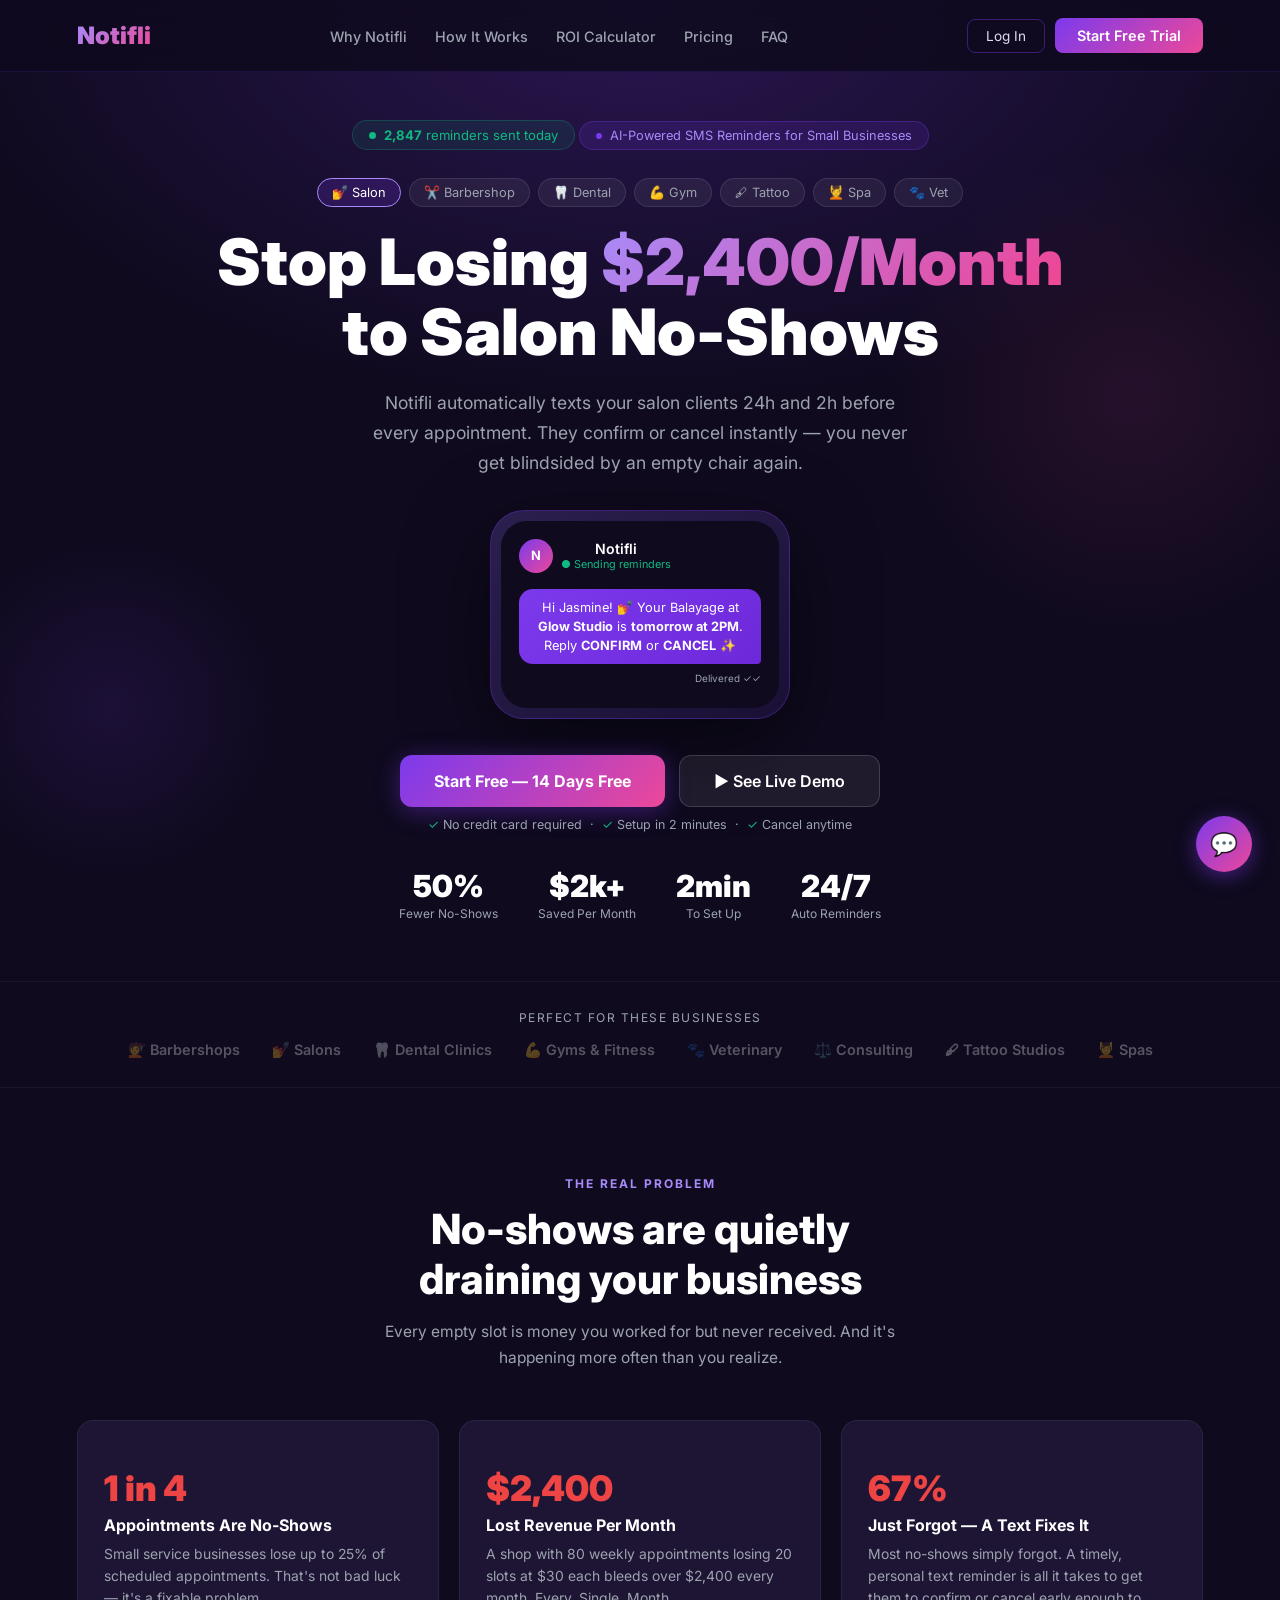
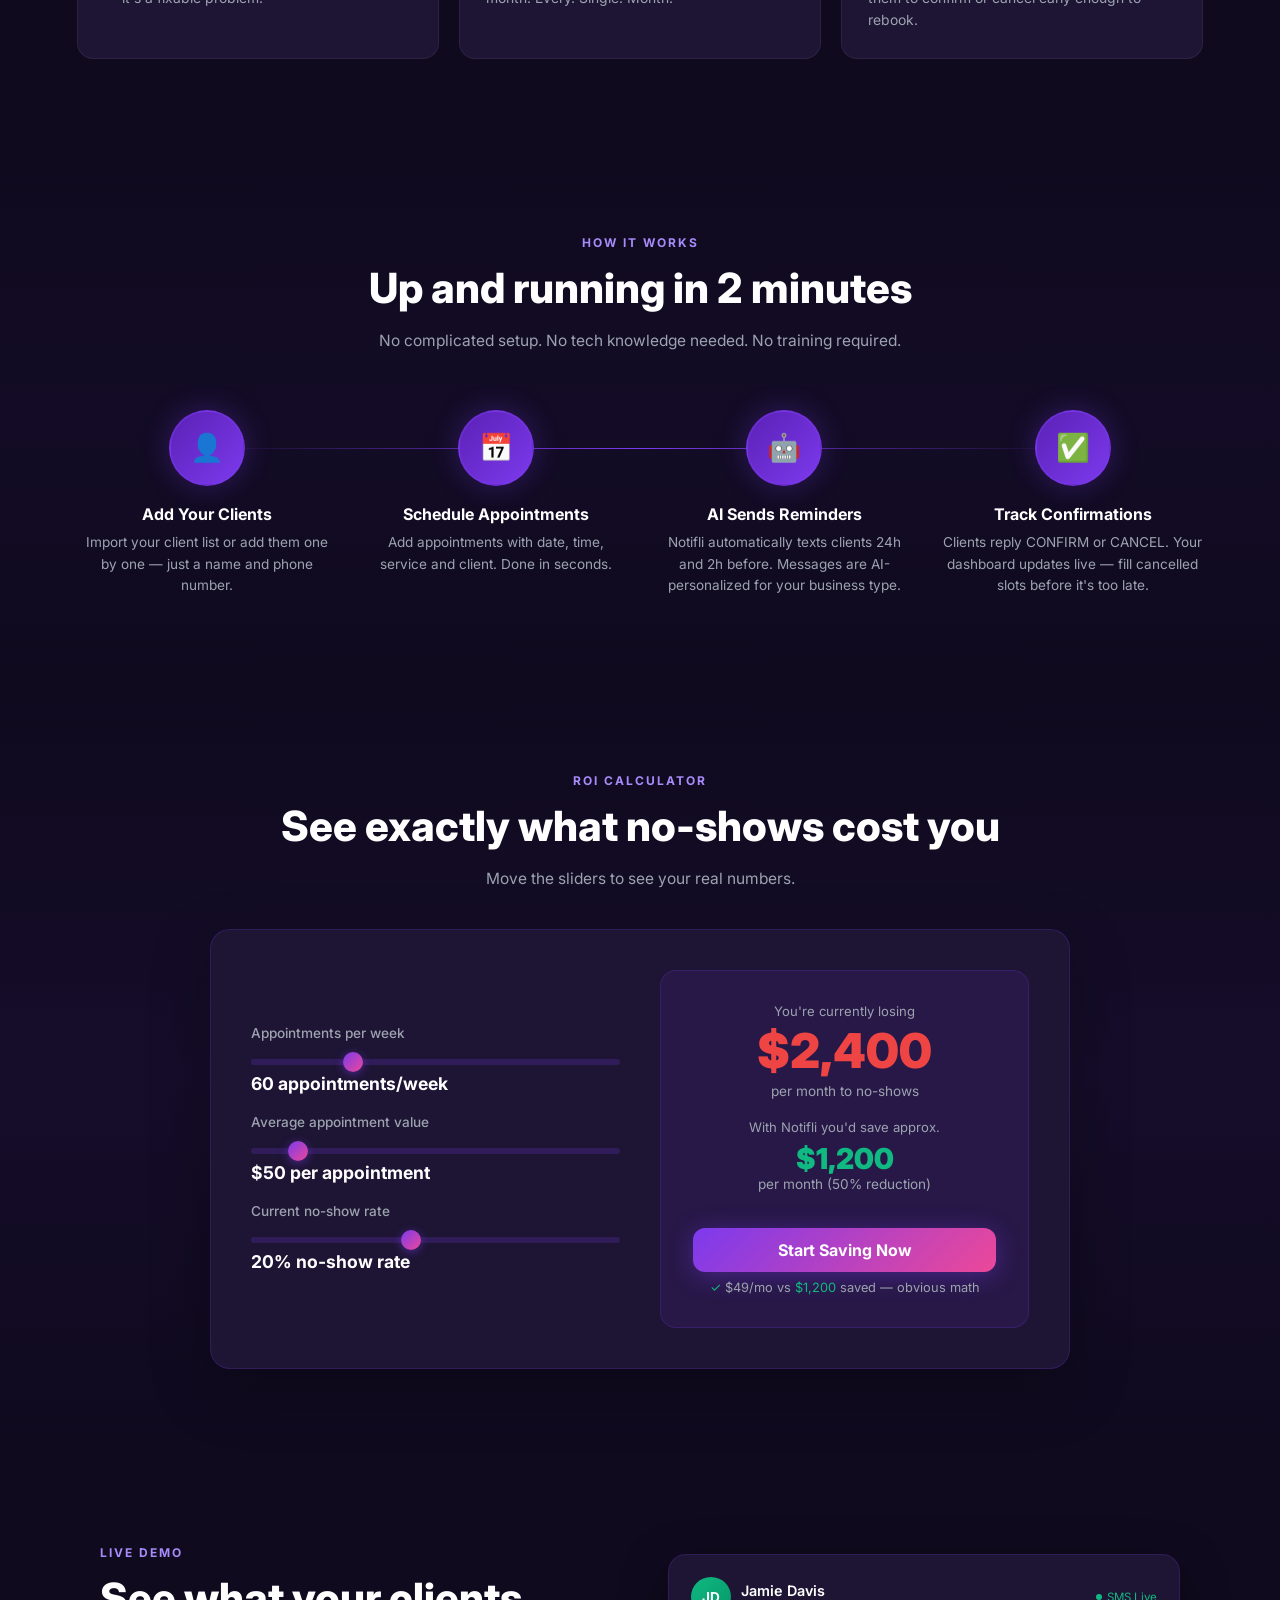
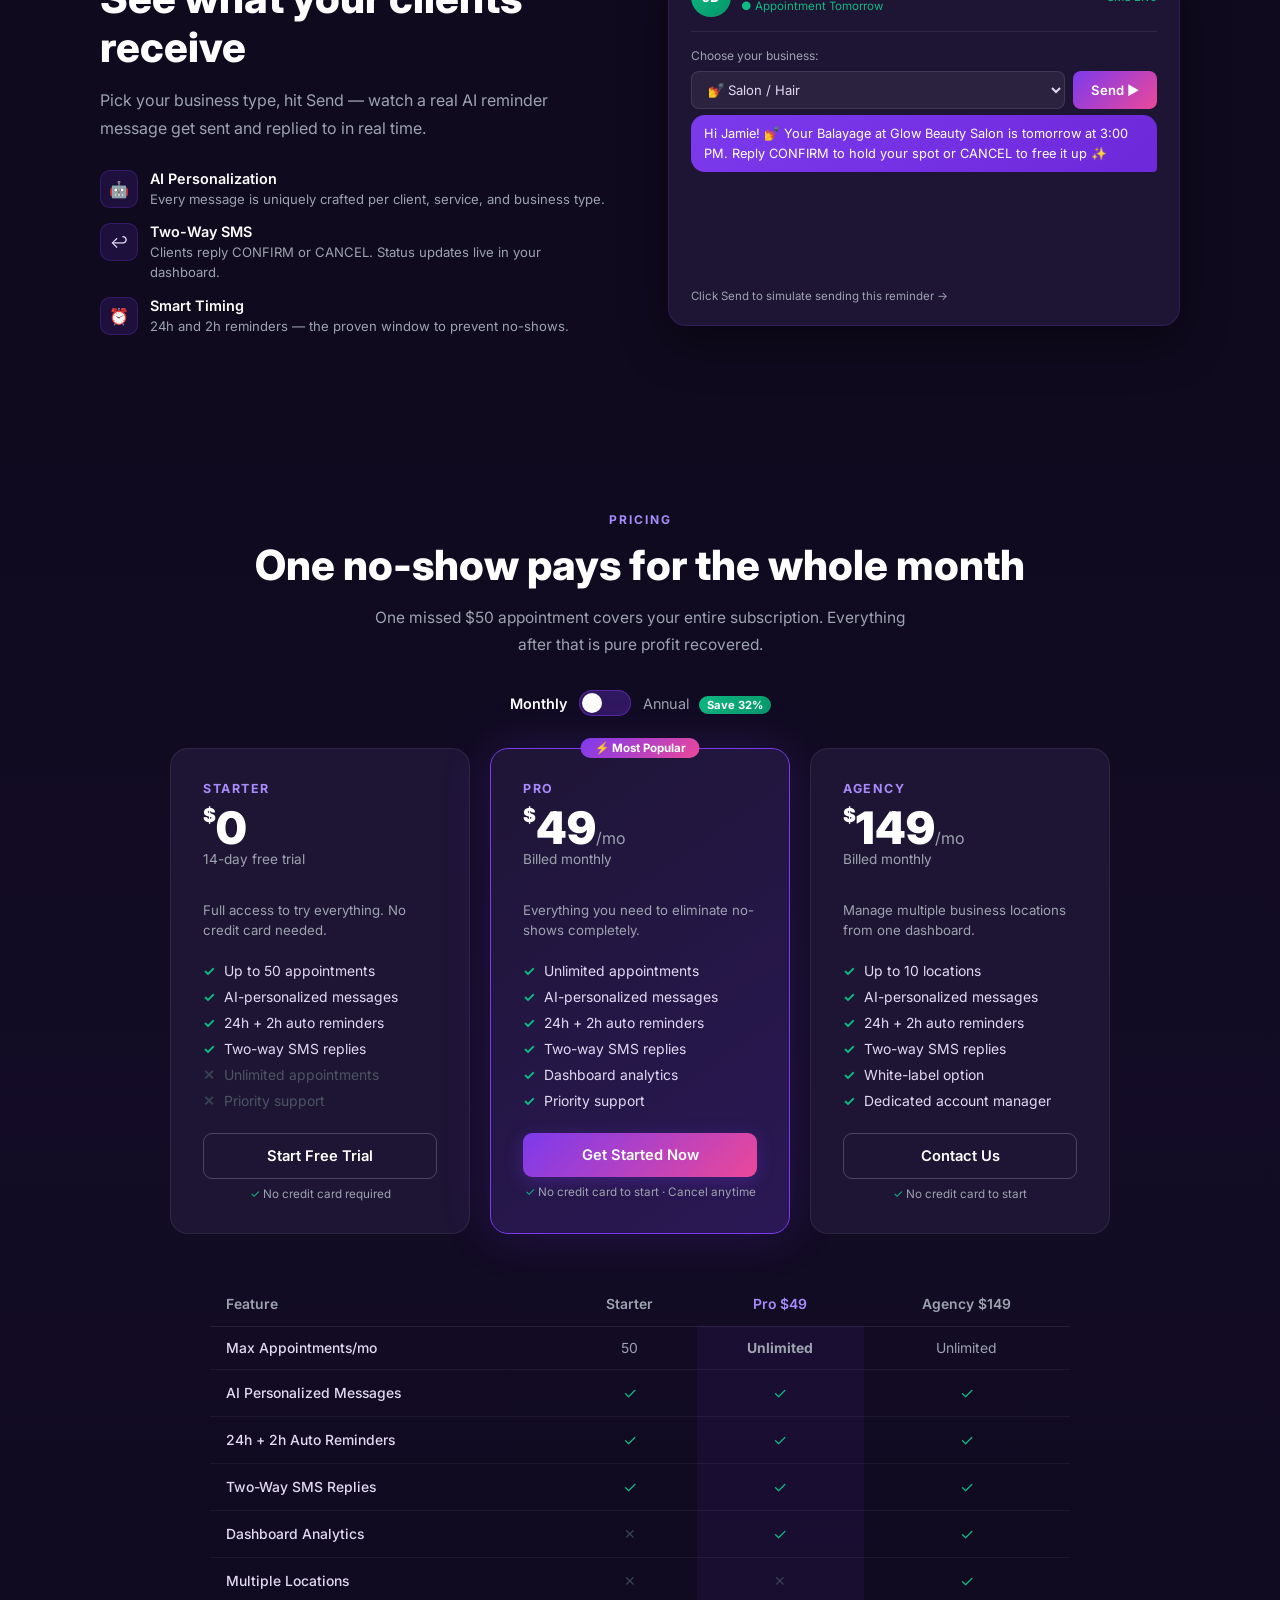
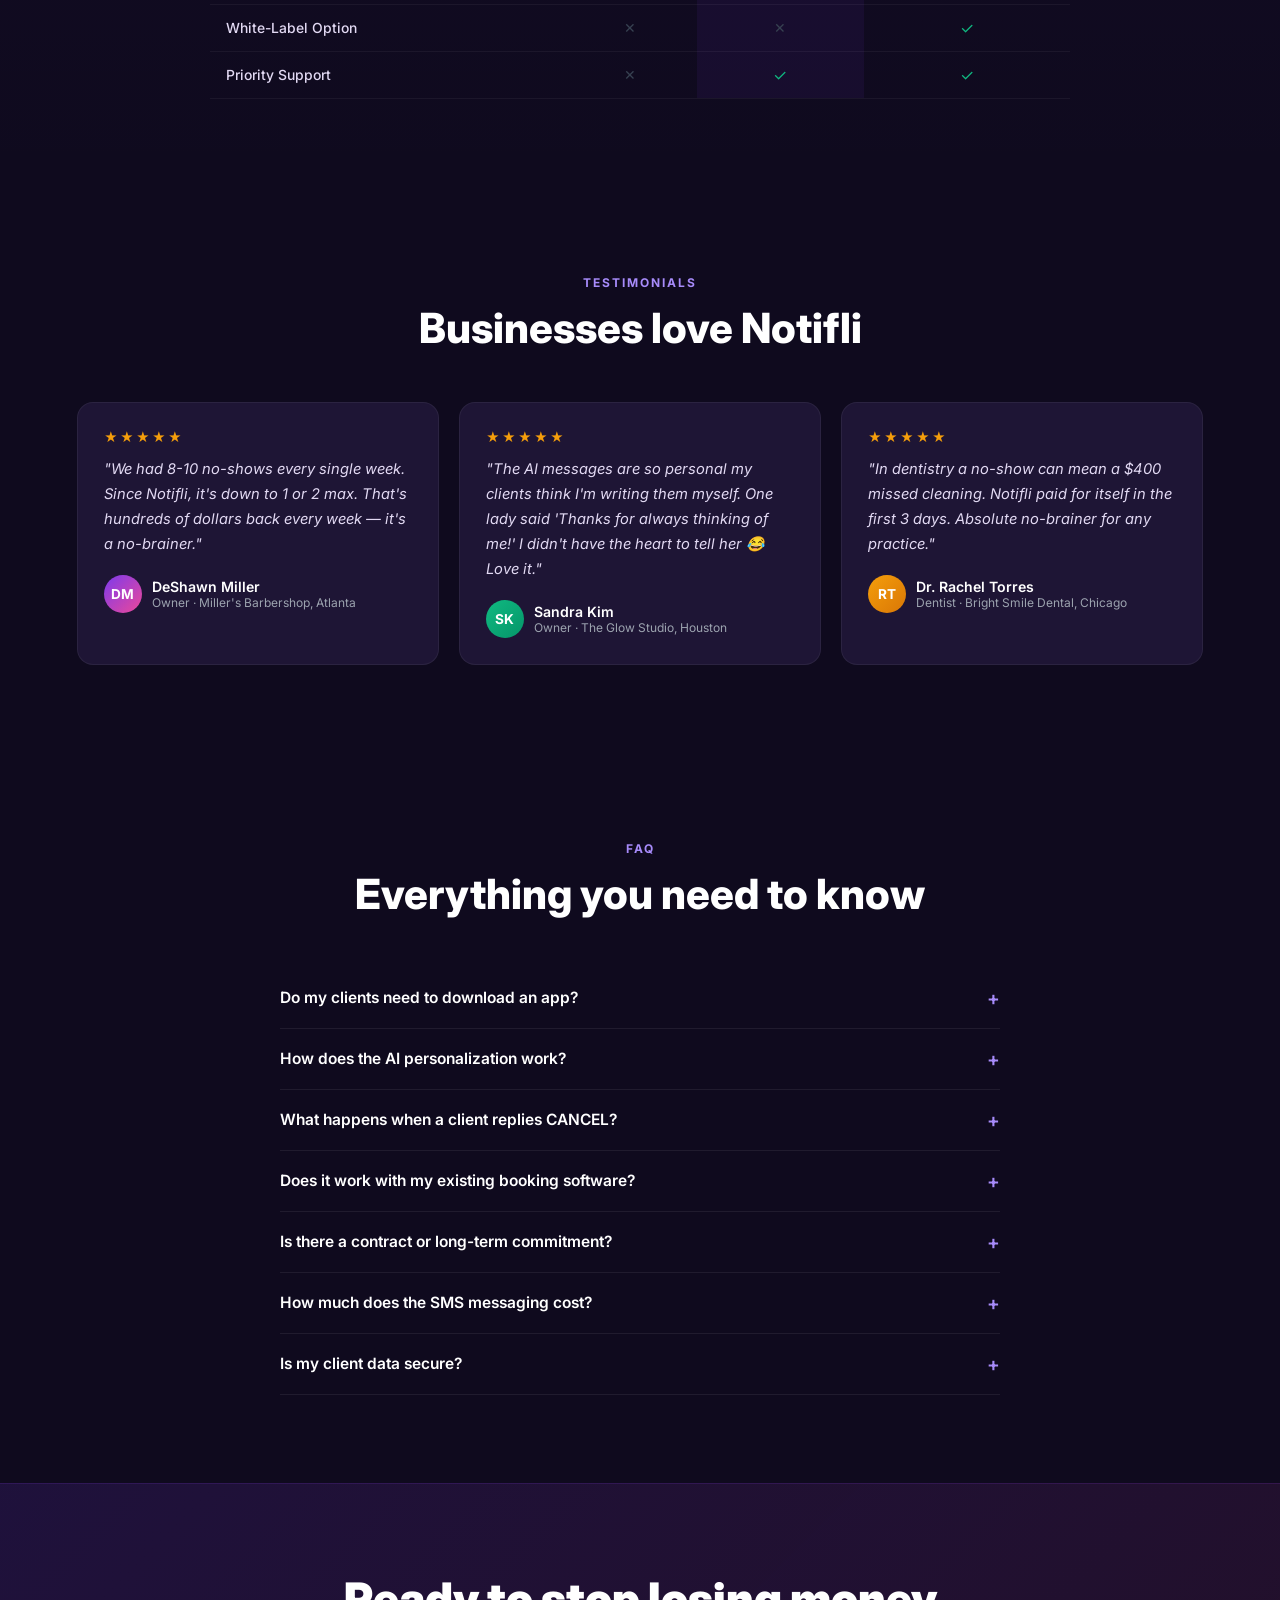
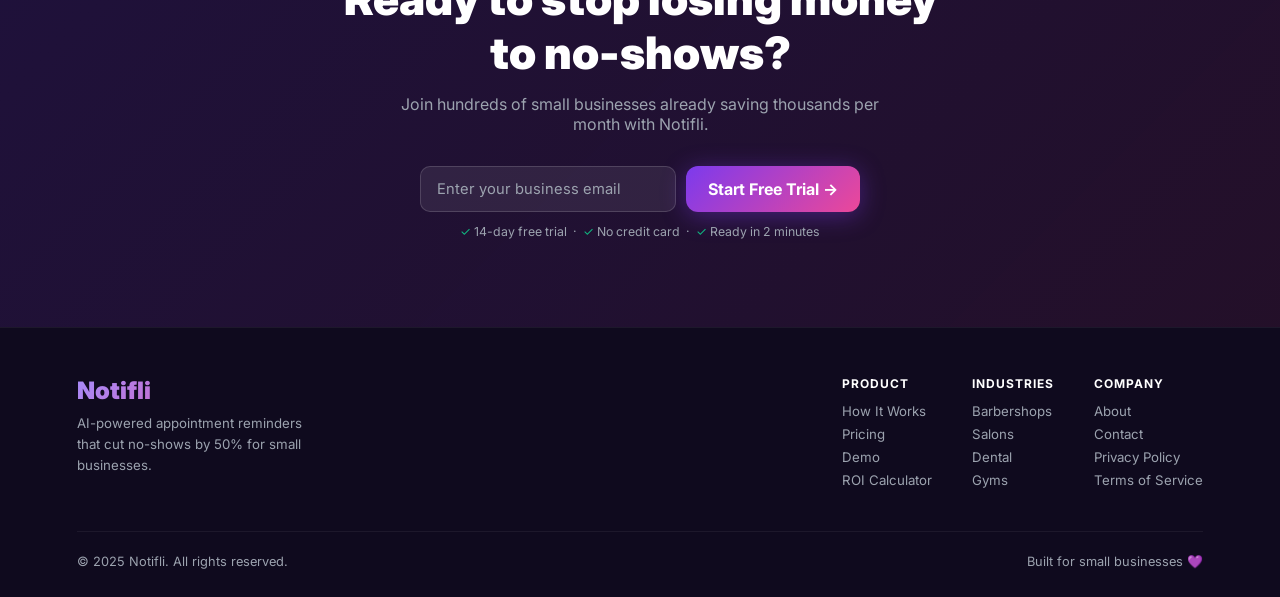
==== frontend/templates/landing.html @ 37848cad "Initial commit" ====
<!DOCTYPE html>
<html lang="en">
<head>
  <meta charset="UTF-8"/>
  <meta name="viewport" content="width=device-width, initial-scale=1.0"/>
  <title>Notifli — Stop Losing Money to No-Shows</title>
  <link rel="preconnect" href="https://fonts.googleapis.com"/>
  <link href="https://fonts.googleapis.com/css2?family=Inter:wght@400;500;600;700;800;900&display=swap" rel="stylesheet"/>
  <style>
    :root {
      --purple:#7c3aed; --purple-light:#a78bfa; --purple-dark:#5b21b6;
      --green:#10b981; --pink:#ec4899; --yellow:#f59e0b;
      --dark:#0f0a1e; --dark2:#1a1035; --card:#1e1535;
      --text:#e2d9f3; --muted:#9ca3af; --white:#ffffff;
    }
    *{margin:0;padding:0;box-sizing:border-box;}
    html{scroll-behavior:smooth;}
    body{font-family:'Inter',sans-serif;background:var(--dark);color:var(--text);overflow-x:hidden;}

    /* NAV */
    nav{position:fixed;top:0;left:0;right:0;z-index:100;display:flex;align-items:center;justify-content:space-between;padding:18px 6%;backdrop-filter:blur(12px);background:rgba(15,10,30,0.85);border-bottom:1px solid rgba(124,58,237,0.15);transition:all 0.3s;}
    nav.scrolled{padding:12px 6%;background:rgba(15,10,30,0.98);}
    .nav-logo{font-size:1.5rem;font-weight:900;background:linear-gradient(135deg,#a78bfa,#ec4899);-webkit-background-clip:text;-webkit-text-fill-color:transparent;}
    .nav-links{display:flex;gap:28px;list-style:none;}
    .nav-links a{color:var(--muted);text-decoration:none;font-size:0.9rem;font-weight:500;transition:color 0.2s;}
    .nav-links a:hover{color:var(--white);}
    .nav-cta{display:flex;gap:10px;align-items:center;}
    .btn-ghost{color:var(--text);background:transparent;border:1px solid rgba(124,58,237,0.4);padding:8px 18px;border-radius:8px;font-size:0.85rem;cursor:pointer;font-family:inherit;transition:all 0.2s;}
    .btn-ghost:hover{border-color:var(--purple-light);color:var(--white);}
    .btn-primary{background:linear-gradient(135deg,var(--purple),var(--pink));color:#fff;border:none;padding:9px 22px;border-radius:8px;font-size:0.9rem;font-weight:600;cursor:pointer;font-family:inherit;transition:all 0.2s;}
    .btn-primary:hover{transform:translateY(-1px);box-shadow:0 4px 20px rgba(124,58,237,0.4);}

    /* HERO */
    .hero{min-height:100vh;display:flex;align-items:center;justify-content:center;text-align:center;padding:120px 6% 60px;background:radial-gradient(ellipse 80% 60% at 50% 0%,rgba(124,58,237,0.25) 0%,transparent 70%);position:relative;overflow:hidden;}
    .hero::before{content:'';position:absolute;width:500px;height:500px;background:radial-gradient(circle,rgba(236,72,153,0.1) 0%,transparent 70%);top:15%;right:-8%;border-radius:50%;animation:float 8s ease-in-out infinite;}
    .hero::after{content:'';position:absolute;width:350px;height:350px;background:radial-gradient(circle,rgba(124,58,237,0.12) 0%,transparent 70%);bottom:10%;left:-5%;border-radius:50%;animation:float 6s ease-in-out infinite reverse;}
    @keyframes float{0%,100%{transform:translateY(0)}50%{transform:translateY(-28px)}}
    .hero-inner{position:relative;z-index:1;width:100%;max-width:900px;margin:0 auto;}

    .hero-badge{display:inline-flex;align-items:center;gap:8px;background:rgba(124,58,237,0.15);border:1px solid rgba(124,58,237,0.3);padding:6px 16px;border-radius:100px;font-size:0.8rem;color:var(--purple-light);margin-bottom:24px;animation:fadeUp 0.6s ease;}
    .badge-dot{background:var(--purple);border-radius:50%;width:6px;height:6px;display:inline-block;animation:pulse 2s infinite;}
    @keyframes pulse{0%,100%{opacity:1}50%{opacity:0.4}}

    /* Industry selector */
    .industry-selector{display:flex;gap:8px;flex-wrap:wrap;justify-content:center;margin-bottom:20px;animation:fadeUp 0.65s ease;}
    .ind-btn{background:rgba(255,255,255,0.06);border:1px solid rgba(255,255,255,0.1);color:var(--muted);padding:6px 14px;border-radius:100px;font-size:0.8rem;cursor:pointer;font-family:inherit;transition:all 0.2s;}
    .ind-btn:hover,.ind-btn.active{background:rgba(124,58,237,0.2);border-color:var(--purple-light);color:var(--white);}

    .hero h1{font-size:clamp(2.2rem,5.5vw,4rem);font-weight:900;line-height:1.1;color:var(--white);margin-bottom:20px;animation:fadeUp 0.7s ease;}
    .gradient-text{background:linear-gradient(135deg,#a78bfa,#ec4899,#f59e0b);-webkit-background-clip:text;-webkit-text-fill-color:transparent;background-size:200%;animation:gradShift 4s ease infinite;}
    @keyframes gradShift{0%,100%{background-position:0%}50%{background-position:100%}}
    .hero p.subhead{font-size:1.1rem;color:var(--muted);max-width:560px;margin:0 auto 32px;line-height:1.7;animation:fadeUp 0.75s ease;}

    .hero-btns{display:flex;gap:14px;justify-content:center;flex-wrap:wrap;margin-bottom:10px;animation:fadeUp 0.8s ease;}
    .btn-hero{background:linear-gradient(135deg,var(--purple),var(--pink));color:#fff;border:none;padding:15px 34px;border-radius:12px;font-size:1rem;font-weight:700;cursor:pointer;font-family:inherit;transition:all 0.3s;box-shadow:0 4px 24px rgba(124,58,237,0.4);}
    .btn-hero:hover{transform:translateY(-2px);box-shadow:0 8px 32px rgba(124,58,237,0.5);}
    .btn-hero-outline{background:rgba(255,255,255,0.07);color:var(--white);border:1px solid rgba(255,255,255,0.15);padding:15px 34px;border-radius:12px;font-size:1rem;font-weight:600;cursor:pointer;font-family:inherit;transition:all 0.3s;}
    .btn-hero-outline:hover{background:rgba(255,255,255,0.12);}
    .no-cc{font-size:0.78rem;color:var(--muted);margin-bottom:36px;animation:fadeUp 0.82s ease;}
    .no-cc span{color:var(--green);}

    /* Live counter */
    .live-counter{display:inline-flex;align-items:center;gap:8px;background:rgba(16,185,129,0.1);border:1px solid rgba(16,185,129,0.25);padding:6px 16px;border-radius:100px;font-size:0.82rem;color:var(--green);margin-bottom:28px;animation:fadeUp 0.63s ease;}
    .live-dot{width:7px;height:7px;background:var(--green);border-radius:50%;animation:pulse 1.5s infinite;}

    /* Phone mockup */
    .hero-phone{max-width:300px;margin:0 auto 36px;animation:fadeUp 0.85s ease;}
    .phone-frame{background:linear-gradient(145deg,#2a1f4e,#1a1035);border-radius:34px;padding:10px;border:1px solid rgba(124,58,237,0.3);box-shadow:0 24px 80px rgba(0,0,0,0.5);}
    .phone-screen{background:#0f0a1e;border-radius:26px;padding:18px;}
    .phone-hdr{display:flex;align-items:center;gap:8px;margin-bottom:16px;}
    .p-avatar{width:34px;height:34px;border-radius:50%;background:linear-gradient(135deg,var(--purple),var(--pink));display:flex;align-items:center;justify-content:center;font-size:0.8rem;font-weight:700;color:#fff;}
    .p-name{font-size:0.88rem;font-weight:600;color:var(--white);}
    .p-status{font-size:0.68rem;color:var(--green);}
    .sms-out{background:linear-gradient(135deg,var(--purple),#6d28d9);color:#fff;border-radius:14px 14px 4px 14px;padding:9px 13px;font-size:0.8rem;line-height:1.5;margin-bottom:8px;}
    .sms-in{background:rgba(255,255,255,0.08);color:var(--text);border-radius:14px 14px 14px 4px;padding:9px 13px;font-size:0.8rem;line-height:1.5;margin-bottom:8px;max-width:85%;}
    .sms-time{font-size:0.62rem;color:var(--muted);text-align:right;margin-bottom:6px;}
    .typing{display:flex;gap:4px;padding:9px 13px;background:rgba(255,255,255,0.06);border-radius:14px;width:fit-content;}
    .typing span{width:5px;height:5px;background:var(--muted);border-radius:50%;animation:typeDot 1.2s infinite;}
    .typing span:nth-child(2){animation-delay:.2s;}
    .typing span:nth-child(3){animation-delay:.4s;}
    @keyframes typeDot{0%,80%,100%{transform:scale(0.7);opacity:0.4}40%{transform:scale(1);opacity:1}}

    /* Stats */
    .stats-bar{display:flex;gap:40px;justify-content:center;flex-wrap:wrap;animation:fadeUp 0.9s ease;}
    .stat-item{text-align:center;}
    .stat-num{font-size:1.9rem;font-weight:900;color:var(--white);}
    .stat-lbl{font-size:0.75rem;color:var(--muted);margin-top:2px;}

    @keyframes fadeUp{from{opacity:0;transform:translateY(20px)}to{opacity:1;transform:translateY(0)}}

    /* LOGOS */
    .logos-bar{padding:28px 6%;border-top:1px solid rgba(255,255,255,0.05);border-bottom:1px solid rgba(255,255,255,0.05);text-align:center;}
    .logos-lbl{font-size:0.75rem;color:var(--muted);letter-spacing:1.5px;text-transform:uppercase;margin-bottom:16px;}
    .logos-row{display:flex;gap:32px;justify-content:center;flex-wrap:wrap;}
    .biz-pill{font-size:0.9rem;font-weight:600;color:rgba(255,255,255,0.3);transition:color 0.2s;cursor:default;}
    .biz-pill:hover{color:rgba(255,255,255,0.65);}

    /* SECTIONS */
    .section{padding:88px 6%;}
    .sec-label{font-size:0.75rem;font-weight:700;color:var(--purple-light);letter-spacing:2px;text-transform:uppercase;margin-bottom:14px;}
    .sec-title{font-size:clamp(1.7rem,3.5vw,2.6rem);font-weight:800;color:var(--white);margin-bottom:14px;line-height:1.2;}
    .sec-sub{font-size:0.97rem;color:var(--muted);max-width:540px;line-height:1.7;}
    .reveal{opacity:0;transform:translateY(28px);transition:opacity 0.7s ease,transform 0.7s ease;}
    .reveal.visible{opacity:1;transform:translateY(0);}

    /* ROI CALCULATOR */
    .roi-section{padding:88px 6%;background:linear-gradient(180deg,transparent,rgba(124,58,237,0.06),transparent);}
    .roi-container{max-width:860px;margin:0 auto;}
    .roi-card{background:var(--card);border-radius:20px;padding:40px;border:1px solid rgba(124,58,237,0.2);box-shadow:0 20px 60px rgba(0,0,0,0.3);}
    .roi-grid{display:grid;grid-template-columns:1fr 1fr;gap:40px;align-items:center;}
    .roi-inputs{display:flex;flex-direction:column;gap:20px;}
    .roi-input-group label{display:block;font-size:0.85rem;color:var(--muted);margin-bottom:8px;font-weight:500;}
    .roi-slider{width:100%;-webkit-appearance:none;height:6px;border-radius:3px;background:rgba(124,58,237,0.2);outline:none;}
    .roi-slider::-webkit-slider-thumb{-webkit-appearance:none;width:20px;height:20px;border-radius:50%;background:linear-gradient(135deg,var(--purple),var(--pink));cursor:pointer;box-shadow:0 2px 8px rgba(124,58,237,0.5);}
    .roi-val{font-size:1.1rem;font-weight:700;color:var(--white);margin-top:4px;}
    .roi-result{text-align:center;background:rgba(124,58,237,0.1);border-radius:16px;padding:32px;border:1px solid rgba(124,58,237,0.2);}
    .roi-loss{font-size:3rem;font-weight:900;color:#ef4444;line-height:1;}
    .roi-loss-label{font-size:0.85rem;color:var(--muted);margin:8px 0 20px;}
    .roi-save{font-size:1.8rem;font-weight:900;color:var(--green);}
    .roi-save-label{font-size:0.85rem;color:var(--muted);margin-bottom:20px;}
    .roi-cta-note{font-size:0.8rem;color:var(--muted);}
    .roi-cta-note span{color:var(--green);}

    /* PROBLEM */
    .problem-grid{display:grid;grid-template-columns:repeat(auto-fit,minmax(260px,1fr));gap:20px;margin-top:48px;}
    .prob-card{background:var(--card);border-radius:16px;padding:26px;border:1px solid rgba(255,255,255,0.06);transition:all 0.3s;}
    .prob-card:hover{transform:translateY(-4px);border-color:rgba(124,58,237,0.35);}
    .prob-card::before{content:'';display:block;width:100%;height:2px;background:linear-gradient(90deg,var(--purple),var(--pink));border-radius:2px;margin-bottom:18px;opacity:0;transition:opacity 0.3s;}
    .prob-card:hover::before{opacity:1;}
    .prob-stat{font-size:2.2rem;font-weight:900;color:#ef4444;margin-bottom:6px;}
    .prob-card h3{font-size:1rem;font-weight:700;color:var(--white);margin-bottom:8px;}
    .prob-card p{font-size:0.87rem;color:var(--muted);line-height:1.6;}

    /* HOW IT WORKS */
    .hiw{padding:88px 6%;background:linear-gradient(180deg,transparent,rgba(124,58,237,0.04),transparent);}
    .steps{display:grid;grid-template-columns:repeat(auto-fit,minmax(200px,1fr));gap:28px;margin-top:56px;position:relative;}
    .steps::before{content:'';position:absolute;top:38px;left:12%;right:12%;height:1px;background:linear-gradient(90deg,transparent,var(--purple),transparent);}
    .step{text-align:center;}
    .step-icon{width:76px;height:76px;border-radius:50%;margin:0 auto 18px;background:linear-gradient(135deg,var(--purple-dark),var(--purple));border:2px solid rgba(124,58,237,0.4);display:flex;align-items:center;justify-content:center;font-size:1.7rem;position:relative;z-index:1;box-shadow:0 0 28px rgba(124,58,237,0.3);transition:box-shadow 0.3s;}
    .step:hover .step-icon{box-shadow:0 0 48px rgba(124,58,237,0.6);}
    .step h3{font-size:1rem;font-weight:700;color:var(--white);margin-bottom:8px;}
    .step p{font-size:0.85rem;color:var(--muted);line-height:1.6;}

    /* LIVE DEMO */
    .demo-section{padding:88px 6%;}
    .demo-wrap{display:grid;grid-template-columns:1fr 1fr;gap:56px;align-items:center;max-width:1080px;margin:0 auto;}
    .demo-feats{display:flex;flex-direction:column;gap:14px;margin-top:28px;}
    .demo-feat{display:flex;gap:12px;align-items:flex-start;}
    .df-icon{width:38px;height:38px;border-radius:10px;background:rgba(124,58,237,0.15);border:1px solid rgba(124,58,237,0.25);display:flex;align-items:center;justify-content:center;font-size:1rem;flex-shrink:0;}
    .df-text h4{font-size:0.9rem;font-weight:600;color:var(--white);margin-bottom:3px;}
    .df-text p{font-size:0.82rem;color:var(--muted);line-height:1.5;}
    .sms-demo-box{background:var(--card);border-radius:18px;padding:22px;border:1px solid rgba(124,58,237,0.2);box-shadow:0 16px 48px rgba(0,0,0,0.4);}
    .sdemo-hdr{display:flex;align-items:center;gap:10px;margin-bottom:16px;padding-bottom:14px;border-bottom:1px solid rgba(255,255,255,0.07);}
    .sdemo-avatar{width:40px;height:40px;border-radius:50%;background:linear-gradient(135deg,var(--green),#059669);display:flex;align-items:center;justify-content:center;font-weight:700;color:#fff;font-size:0.85rem;}
    .sdemo-name{font-weight:600;color:var(--white);font-size:0.9rem;}
    .sdemo-sub{font-size:0.72rem;color:var(--green);}
    .sdemo-live{margin-left:auto;display:flex;align-items:center;gap:5px;font-size:0.72rem;color:var(--green);}
    .sdemo-dot{width:6px;height:6px;background:var(--green);border-radius:50%;animation:pulse 1.5s infinite;}
    .demo-msgs{min-height:160px;display:flex;flex-direction:column;gap:8px;margin-bottom:14px;}
    .demo-row{display:flex;gap:8px;margin-bottom:6px;}
    .demo-select{flex:1;background:rgba(255,255,255,0.06);border:1px solid rgba(255,255,255,0.1);border-radius:8px;padding:9px 12px;color:var(--text);font-family:inherit;font-size:0.82rem;outline:none;}
    .demo-send{background:linear-gradient(135deg,var(--purple),var(--pink));color:#fff;border:none;padding:9px 18px;border-radius:8px;font-weight:600;cursor:pointer;font-family:inherit;font-size:0.82rem;transition:transform 0.2s;}
    .demo-send:hover{transform:scale(1.04);}
    .demo-hint{font-size:0.72rem;color:var(--muted);margin-top:6px;}

    /* PRICING */
    .pricing-sect{padding:88px 6%;background:linear-gradient(180deg,transparent,rgba(124,58,237,0.04),transparent);}
    .pricing-toggle{display:flex;align-items:center;gap:12px;justify-content:center;margin:32px 0;}
    .toggle-label{font-size:0.9rem;color:var(--muted);}
    .toggle-label.active{color:var(--white);font-weight:600;}
    .toggle-switch{position:relative;width:52px;height:26px;cursor:pointer;}
    .toggle-switch input{opacity:0;width:0;height:0;}
    .toggle-track{position:absolute;inset:0;background:rgba(124,58,237,0.3);border-radius:13px;transition:background 0.3s;border:1px solid rgba(124,58,237,0.5);}
    .toggle-thumb{position:absolute;top:3px;left:3px;width:20px;height:20px;background:#fff;border-radius:50%;transition:transform 0.3s;}
    .toggle-switch input:checked + .toggle-track{background:var(--purple);}
    .toggle-switch input:checked ~ .toggle-thumb{transform:translateX(26px);}
    .annual-badge{background:linear-gradient(135deg,var(--green),#059669);color:#fff;font-size:0.7rem;font-weight:700;padding:2px 8px;border-radius:100px;margin-left:6px;}
    .pricing-grid{display:grid;grid-template-columns:repeat(auto-fit,minmax(270px,1fr));gap:20px;max-width:940px;margin:0 auto;}
    .price-card{background:var(--card);border-radius:18px;padding:32px;border:1px solid rgba(255,255,255,0.07);position:relative;transition:all 0.3s;}
    .price-card:hover{transform:translateY(-4px);}
    .price-card.popular{border-color:var(--purple);background:linear-gradient(145deg,#1e1535,#2a1855);box-shadow:0 0 50px rgba(124,58,237,0.18);}
    .pop-badge{position:absolute;top:-11px;left:50%;transform:translateX(-50%);background:linear-gradient(135deg,var(--purple),var(--pink));color:#fff;font-size:0.72rem;font-weight:700;padding:3px 14px;border-radius:100px;white-space:nowrap;}
    .plan-tier{font-size:0.78rem;font-weight:700;color:var(--purple-light);letter-spacing:1.5px;text-transform:uppercase;margin-bottom:10px;}
    .plan-price-wrap{margin-bottom:12px;}
    .plan-price{font-size:2.8rem;font-weight:900;color:var(--white);line-height:1;}
    .plan-price sup{font-size:1.2rem;vertical-align:top;margin-top:8px;}
    .plan-period{font-size:0.85rem;color:var(--muted);}
    .plan-annual-note{font-size:0.75rem;color:var(--green);margin-top:4px;min-height:18px;}
    .plan-desc{font-size:0.83rem;color:var(--muted);margin-bottom:22px;line-height:1.5;}
    .plan-feats{list-style:none;display:flex;flex-direction:column;gap:10px;margin-bottom:24px;}
    .plan-feats li{display:flex;align-items:center;gap:9px;font-size:0.87rem;color:var(--text);}
    .plan-feats li::before{content:'✓';color:var(--green);font-weight:700;flex-shrink:0;}
    .plan-feats li.off{color:#4b5563;}
    .plan-feats li.off::before{content:'✕';color:#374151;}
    .btn-plan{width:100%;padding:13px;border-radius:9px;font-size:0.92rem;font-weight:600;cursor:pointer;font-family:inherit;transition:all 0.3s;margin-bottom:8px;}
    .btn-outline-plan{background:transparent;color:var(--white);border:1px solid rgba(255,255,255,0.2);}
    .btn-outline-plan:hover{background:rgba(255,255,255,0.07);}
    .btn-fill-plan{background:linear-gradient(135deg,var(--purple),var(--pink));color:#fff;border:none;box-shadow:0 4px 18px rgba(124,58,237,0.3);}
    .btn-fill-plan:hover{transform:translateY(-2px);box-shadow:0 8px 28px rgba(124,58,237,0.45);}
    .plan-no-cc{font-size:0.73rem;color:var(--muted);text-align:center;}
    .plan-no-cc span{color:var(--green);}

    /* COMPARISON TABLE */
    .compare-wrap{max-width:860px;margin:48px auto 0;overflow-x:auto;}
    .compare-table{width:100%;border-collapse:collapse;font-size:0.87rem;}
    .compare-table th{padding:14px 16px;text-align:center;font-weight:600;color:var(--muted);border-bottom:1px solid rgba(255,255,255,0.08);}
    .compare-table th:first-child{text-align:left;}
    .compare-table th.hl{color:var(--purple-light);}
    .compare-table td{padding:13px 16px;border-bottom:1px solid rgba(255,255,255,0.05);text-align:center;color:var(--muted);}
    .compare-table td:first-child{text-align:left;color:var(--text);font-weight:500;}
    .compare-table tr:hover td{background:rgba(124,58,237,0.04);}
    .check{color:var(--green);font-size:1rem;}
    .cross{color:#374151;font-size:0.9rem;}
    .hl-col{background:rgba(124,58,237,0.07);}

    /* TESTIMONIALS */
    .testi-section{padding:88px 6%;}
    .testi-grid{display:grid;grid-template-columns:repeat(auto-fit,minmax(290px,1fr));gap:20px;margin-top:48px;}
    .testi-card{background:var(--card);border-radius:16px;padding:26px;border:1px solid rgba(255,255,255,0.06);transition:all 0.3s;}
    .testi-card:hover{border-color:rgba(124,58,237,0.3);transform:translateY(-3px);}
    .testi-stars{color:#f59e0b;font-size:0.82rem;letter-spacing:2px;margin-bottom:12px;}
    .testi-quote{font-size:0.92rem;color:var(--text);line-height:1.7;margin-bottom:18px;font-style:italic;}
    .testi-auth{display:flex;align-items:center;gap:10px;}
    .testi-av{width:38px;height:38px;border-radius:50%;display:flex;align-items:center;justify-content:center;font-weight:700;color:#fff;font-size:0.85rem;flex-shrink:0;}
    .testi-nm{font-weight:600;color:var(--white);font-size:0.88rem;}
    .testi-role{font-size:0.75rem;color:var(--muted);}

    /* FAQ */
    .faq-section{padding:88px 6%;}
    .faq-wrap{max-width:720px;margin:48px auto 0;}
    .faq-item{border-bottom:1px solid rgba(255,255,255,0.07);}
    .faq-q{display:flex;justify-content:space-between;align-items:center;padding:18px 0;cursor:pointer;font-size:0.97rem;font-weight:600;color:var(--white);transition:color 0.2s;gap:12px;}
    .faq-q:hover{color:var(--purple-light);}
    .faq-arrow{font-size:1.2rem;color:var(--purple-light);transition:transform 0.3s;flex-shrink:0;}
    .faq-a{max-height:0;overflow:hidden;transition:max-height 0.4s ease,padding 0.3s;}
    .faq-a p{padding-bottom:18px;font-size:0.9rem;color:var(--muted);line-height:1.7;}
    .faq-item.open .faq-arrow{transform:rotate(45deg);}
    .faq-item.open .faq-a{max-height:300px;}

    /* CTA */
    .cta-section{padding:88px 6%;text-align:center;background:linear-gradient(135deg,rgba(124,58,237,0.14),rgba(236,72,153,0.09));border-top:1px solid rgba(124,58,237,0.18);}
    .cta-section h2{font-size:clamp(1.7rem,3.5vw,2.8rem);font-weight:900;color:var(--white);margin-bottom:14px;}
    .cta-section p{font-size:1rem;color:var(--muted);max-width:480px;margin:0 auto 32px;}
    .cta-form{display:flex;gap:10px;max-width:440px;margin:0 auto 12px;flex-wrap:wrap;justify-content:center;}
    .cta-input{flex:1;min-width:200px;background:rgba(255,255,255,0.08);border:1px solid rgba(255,255,255,0.15);color:#fff;padding:13px 16px;border-radius:10px;font-family:inherit;font-size:0.92rem;outline:none;}
    .cta-input::placeholder{color:var(--muted);}
    .cta-input:focus{border-color:var(--purple-light);}
    .cta-note{font-size:0.77rem;color:var(--muted);}
    .cta-note span{color:var(--green);}

    /* FOOTER */
    footer{padding:48px 6% 28px;border-top:1px solid rgba(255,255,255,0.06);}
    .foot-top{display:flex;justify-content:space-between;align-items:flex-start;flex-wrap:wrap;gap:28px;margin-bottom:36px;}
    .foot-brand p{font-size:0.83rem;color:var(--muted);margin-top:8px;max-width:240px;line-height:1.6;}
    .foot-links{display:flex;gap:40px;flex-wrap:wrap;}
    .foot-col h4{font-size:0.75rem;font-weight:700;color:var(--white);text-transform:uppercase;letter-spacing:1px;margin-bottom:12px;}
    .foot-col a{display:block;font-size:0.83rem;color:var(--muted);text-decoration:none;margin-bottom:7px;transition:color 0.2s;}
    .foot-col a:hover{color:var(--white);}
    .foot-bottom{border-top:1px solid rgba(255,255,255,0.06);padding-top:22px;display:flex;justify-content:space-between;flex-wrap:wrap;gap:12px;}
    .foot-bottom p{font-size:0.8rem;color:var(--muted);}

    /* EXIT POPUP */
    .exit-overlay{position:fixed;inset:0;background:rgba(0,0,0,0.7);z-index:999;display:flex;align-items:center;justify-content:center;opacity:0;pointer-events:none;transition:opacity 0.3s;}
    .exit-overlay.show{opacity:1;pointer-events:all;}
    .exit-box{background:var(--dark2);border-radius:20px;padding:40px;max-width:460px;width:90%;border:1px solid rgba(124,58,237,0.3);box-shadow:0 24px 80px rgba(0,0,0,0.6);text-align:center;position:relative;}
    .exit-close{position:absolute;top:14px;right:18px;background:none;border:none;color:var(--muted);font-size:1.3rem;cursor:pointer;}
    .exit-box h3{font-size:1.5rem;font-weight:800;color:var(--white);margin-bottom:10px;}
    .exit-box p{font-size:0.92rem;color:var(--muted);margin-bottom:24px;line-height:1.6;}
    .exit-offer{background:rgba(16,185,129,0.12);border:1px solid rgba(16,185,129,0.3);border-radius:10px;padding:14px;font-size:0.9rem;color:var(--green);font-weight:600;margin-bottom:20px;}

    /* CHAT BUBBLE */
    .chat-bubble{position:fixed;bottom:28px;right:28px;z-index:200;}
    .chat-btn{width:56px;height:56px;border-radius:50%;background:linear-gradient(135deg,var(--purple),var(--pink));border:none;cursor:pointer;display:flex;align-items:center;justify-content:center;font-size:1.4rem;box-shadow:0 4px 20px rgba(124,58,237,0.5);transition:transform 0.2s;}
    .chat-btn:hover{transform:scale(1.1);}
    .chat-window{position:absolute;bottom:68px;right:0;width:300px;background:var(--dark2);border-radius:16px;border:1px solid rgba(124,58,237,0.25);box-shadow:0 16px 48px rgba(0,0,0,0.4);overflow:hidden;display:none;}
    .chat-window.open{display:block;}
    .chat-head{background:linear-gradient(135deg,var(--purple),var(--pink));padding:14px 16px;display:flex;justify-content:space-between;align-items:center;}
    .chat-head span{font-weight:700;color:#fff;font-size:0.92rem;}
    .chat-head small{font-size:0.72rem;color:rgba(255,255,255,0.8);}
    .chat-close{background:none;border:none;color:#fff;font-size:1.1rem;cursor:pointer;}
    .chat-body{padding:16px;font-size:0.85rem;color:var(--text);line-height:1.6;}
    .chat-msg{background:rgba(124,58,237,0.12);border-radius:10px;padding:10px 12px;margin-bottom:10px;}
    .chat-form{display:flex;gap:8px;padding:12px 16px;border-top:1px solid rgba(255,255,255,0.08);}
    .chat-inp{flex:1;background:rgba(255,255,255,0.07);border:1px solid rgba(255,255,255,0.1);border-radius:8px;padding:8px 10px;color:#fff;font-family:inherit;font-size:0.82rem;outline:none;}
    .chat-submit{background:var(--purple);color:#fff;border:none;border-radius:8px;padding:8px 12px;cursor:pointer;font-size:0.82rem;font-weight:600;}

    @media(max-width:768px){
      .nav-links{display:none;}
      .demo-wrap{grid-template-columns:1fr;}
      .roi-grid{grid-template-columns:1fr;}
      .steps::before{display:none;}
      .cta-form{flex-direction:column;}
      .foot-links{gap:20px;}
    }
  </style>
</head>
<body>

<!-- NAV -->
<nav id="navbar">
  <div class="nav-logo">Notifli</div>
  <ul class="nav-links">
    <li><a href="#problem">Why Notifli</a></li>
    <li><a href="#how-it-works">How It Works</a></li>
    <li><a href="#roi">ROI Calculator</a></li>
    <li><a href="#pricing">Pricing</a></li>
    <li><a href="#faq">FAQ</a></li>
  </ul>
  <div class="nav-cta">
    <button class="btn-ghost" onclick="window.location.href='/app'">Log In</button>
    <button class="btn-primary" onclick="window.location.href='/app'">Start Free Trial</button>
  </div>
</nav>

<!-- HERO -->
<section class="hero">
  <div class="hero-inner">
    <div class="live-counter">
      <div class="live-dot"></div>
      <span><b id="counter-num">2,847</b> reminders sent today</span>
    </div>
    <div class="hero-badge"><span class="badge-dot"></span> AI-Powered SMS Reminders for Small Businesses</div>

    <!-- Industry selector -->
    <div class="industry-selector">
      <button class="ind-btn active" onclick="setIndustry('salon',this)">💅 Salon</button>
      <button class="ind-btn" onclick="setIndustry('barbershop',this)">✂️ Barbershop</button>
      <button class="ind-btn" onclick="setIndustry('dental',this)">🦷 Dental</button>
      <button class="ind-btn" onclick="setIndustry('gym',this)">💪 Gym</button>
      <button class="ind-btn" onclick="setIndustry('tattoo',this)">🖋 Tattoo</button>
      <button class="ind-btn" onclick="setIndustry('spa',this)">💆 Spa</button>
      <button class="ind-btn" onclick="setIndustry('vet',this)">🐾 Vet</button>
    </div>

    <h1 id="hero-headline">Stop Losing <span class="gradient-text">$2,400/Month</span><br>to Salon No-Shows</h1>
    <p class="subhead" id="hero-sub">Notifli automatically texts your salon clients 24h and 2h before every appointment. They confirm or cancel instantly — you never get blindsided by an empty chair again.</p>

    <div class="hero-phone">
      <div class="phone-frame">
        <div class="phone-screen">
          <div class="phone-hdr">
            <div class="p-avatar">N</div>
            <div><div class="p-name">Notifli</div><div class="p-status">● Sending reminders</div></div>
          </div>
          <div id="hero-msgs">
            <div class="sms-out">Hi Jasmine! 💅 Your Balayage at <b>Glow Studio</b> is <b>tomorrow at 2PM</b>. Reply <b>CONFIRM</b> or <b>CANCEL</b> ✨</div>
            <div class="sms-time">Delivered ✓✓</div>
          </div>
        </div>
      </div>
    </div>

    <div class="hero-btns">
      <button class="btn-hero" onclick="window.location.href='/app'">Start Free — 14 Days Free</button>
      <button class="btn-hero-outline" onclick="document.getElementById('demo').scrollIntoView({behavior:'smooth'})">▶ See Live Demo</button>
    </div>
    <div class="no-cc"><span>✓</span> No credit card required &nbsp;·&nbsp; <span>✓</span> Setup in 2 minutes &nbsp;·&nbsp; <span>✓</span> Cancel anytime</div>

    <div class="stats-bar">
      <div class="stat-item"><div class="stat-num">50%</div><div class="stat-lbl">Fewer No-Shows</div></div>
      <div class="stat-item"><div class="stat-num">$2k+</div><div class="stat-lbl">Saved Per Month</div></div>
      <div class="stat-item"><div class="stat-num">2min</div><div class="stat-lbl">To Set Up</div></div>
      <div class="stat-item"><div class="stat-num">24/7</div><div class="stat-lbl">Auto Reminders</div></div>
    </div>
  </div>
</section>

<!-- LOGOS -->
<div class="logos-bar">
  <div class="logos-lbl">Perfect for these businesses</div>
  <div class="logos-row">
    <span class="biz-pill">💇 Barbershops</span>
    <span class="biz-pill">💅 Salons</span>
    <span class="biz-pill">🦷 Dental Clinics</span>
    <span class="biz-pill">💪 Gyms & Fitness</span>
    <span class="biz-pill">🐾 Veterinary</span>
    <span class="biz-pill">⚖️ Consulting</span>
    <span class="biz-pill">🖋 Tattoo Studios</span>
    <span class="biz-pill">💆 Spas</span>
  </div>
</div>

<!-- PROBLEM -->
<section class="section" id="problem">
  <div class="reveal" style="text-align:center;max-width:600px;margin:0 auto 0">
    <div class="sec-label">The Real Problem</div>
    <div class="sec-title">No-shows are quietly<br>draining your business</div>
    <div class="sec-sub" style="margin:0 auto">Every empty slot is money you worked for but never received. And it's happening more often than you realize.</div>
  </div>
  <div class="problem-grid">
    <div class="prob-card reveal">
      <div class="prob-stat">1 in 4</div>
      <h3>Appointments Are No-Shows</h3>
      <p>Small service businesses lose up to 25% of scheduled appointments. That's not bad luck — it's a fixable problem.</p>
    </div>
    <div class="prob-card reveal">
      <div class="prob-stat">$2,400</div>
      <h3>Lost Revenue Per Month</h3>
      <p>A shop with 80 weekly appointments losing 20 slots at $30 each bleeds over $2,400 every month. Every. Single. Month.</p>
    </div>
    <div class="prob-card reveal">
      <div class="prob-stat">67%</div>
      <h3>Just Forgot — A Text Fixes It</h3>
      <p>Most no-shows simply forgot. A timely, personal text reminder is all it takes to get them to confirm or cancel early enough to rebook.</p>
    </div>
  </div>
</section>

<!-- HOW IT WORKS -->
<section class="hiw" id="how-it-works">
  <div style="text-align:center" class="reveal">
    <div class="sec-label">How It Works</div>
    <div class="sec-title">Up and running in 2 minutes</div>
    <div class="sec-sub" style="margin:0 auto">No complicated setup. No tech knowledge needed. No training required.</div>
  </div>
  <div class="steps">
    <div class="step reveal">
      <div class="step-icon">👤</div>
      <h3>Add Your Clients</h3>
      <p>Import your client list or add them one by one — just a name and phone number.</p>
    </div>
    <div class="step reveal">
      <div class="step-icon">📅</div>
      <h3>Schedule Appointments</h3>
      <p>Add appointments with date, time, service and client. Done in seconds.</p>
    </div>
    <div class="step reveal">
      <div class="step-icon">🤖</div>
      <h3>AI Sends Reminders</h3>
      <p>Notifli automatically texts clients 24h and 2h before. Messages are AI-personalized for your business type.</p>
    </div>
    <div class="step reveal">
      <div class="step-icon">✅</div>
      <h3>Track Confirmations</h3>
      <p>Clients reply CONFIRM or CANCEL. Your dashboard updates live — fill cancelled slots before it's too late.</p>
    </div>
  </div>
</section>

<!-- ROI CALCULATOR -->
<section class="roi-section" id="roi">
  <div class="roi-container">
    <div class="reveal" style="text-align:center;margin-bottom:36px">
      <div class="sec-label">ROI Calculator</div>
      <div class="sec-title">See exactly what no-shows cost you</div>
      <div class="sec-sub" style="margin:0 auto">Move the sliders to see your real numbers.</div>
    </div>
    <div class="roi-card reveal">
      <div class="roi-grid">
        <div class="roi-inputs">
          <div class="roi-input-group">
            <label>Appointments per week</label>
            <input type="range" class="roi-slider" id="roi-appts" min="10" max="200" value="60" oninput="calcROI()"/>
            <div class="roi-val"><span id="roi-appts-val">60</span> appointments/week</div>
          </div>
          <div class="roi-input-group">
            <label>Average appointment value</label>
            <input type="range" class="roi-slider" id="roi-value" min="20" max="300" value="50" oninput="calcROI()"/>
            <div class="roi-val">$<span id="roi-value-val">50</span> per appointment</div>
          </div>
          <div class="roi-input-group">
            <label>Current no-show rate</label>
            <input type="range" class="roi-slider" id="roi-noshows" min="5" max="40" value="20" oninput="calcROI()"/>
            <div class="roi-val"><span id="roi-noshows-val">20</span>% no-show rate</div>
          </div>
        </div>
        <div class="roi-result" id="roi-result">
          <div style="font-size:0.82rem;color:var(--muted);margin-bottom:8px">You're currently losing</div>
          <div class="roi-loss" id="roi-loss-amt">$2,400</div>
          <div class="roi-loss-label">per month to no-shows</div>
          <div style="font-size:0.82rem;color:var(--muted);margin-bottom:6px">With Notifli you'd save approx.</div>
          <div class="roi-save" id="roi-save-amt">$1,200</div>
          <div class="roi-save-label">per month (50% reduction)</div>
          <button class="btn-hero" style="width:100%;margin-top:16px;padding:12px" onclick="window.location.href='/app'">Start Saving Now</button>
          <div class="roi-cta-note" style="margin-top:8px"><span>✓</span> $49/mo vs <span id="roi-vs-amt">$1,200</span> saved — obvious math</div>
        </div>
      </div>
    </div>
  </div>
</section>

<!-- LIVE DEMO -->
<section class="demo-section" id="demo">
  <div class="demo-wrap">
    <div class="reveal">
      <div class="sec-label">Live Demo</div>
      <h2 class="sec-title">See what your clients receive</h2>
      <p style="color:var(--muted);line-height:1.7;margin-bottom:0">Pick your business type, hit Send — watch a real AI reminder message get sent and replied to in real time.</p>
      <div class="demo-feats">
        <div class="demo-feat">
          <div class="df-icon">🤖</div>
          <div class="df-text"><h4>AI Personalization</h4><p>Every message is uniquely crafted per client, service, and business type.</p></div>
        </div>
        <div class="demo-feat">
          <div class="df-icon">↩️</div>
          <div class="df-text"><h4>Two-Way SMS</h4><p>Clients reply CONFIRM or CANCEL. Status updates live in your dashboard.</p></div>
        </div>
        <div class="demo-feat">
          <div class="df-icon">⏰</div>
          <div class="df-text"><h4>Smart Timing</h4><p>24h and 2h reminders — the proven window to prevent no-shows.</p></div>
        </div>
      </div>
    </div>
    <div class="reveal">
      <div class="sms-demo-box">
        <div class="sdemo-hdr">
          <div class="sdemo-avatar">JD</div>
          <div><div class="sdemo-name">Jamie Davis</div><div class="sdemo-sub">● Appointment Tomorrow</div></div>
          <div class="sdemo-live"><div class="sdemo-dot"></div>SMS Live</div>
        </div>
        <div style="font-size:0.75rem;color:var(--muted);margin-bottom:8px">Choose your business:</div>
        <div class="demo-row">
          <select class="demo-select" id="demo-type" onchange="updateDemo()">
            <option value="salon">💅 Salon / Hair</option>
            <option value="barbershop">✂️ Barbershop</option>
            <option value="dental">🦷 Dental Clinic</option>
            <option value="gym">💪 Gym / Fitness</option>
            <option value="tattoo">🖋 Tattoo Studio</option>
            <option value="spa">💆 Spa / Massage</option>
            <option value="vet">🐾 Veterinary</option>
          </select>
          <button class="demo-send" onclick="runDemo()">Send ▶</button>
        </div>
        <div class="demo-msgs" id="demo-msgs">
          <div class="sms-out" id="demo-msg-text">Hi Jamie! 💅 Your Balayage at Glow Beauty Salon is tomorrow at 3:00 PM. Reply CONFIRM to hold your spot or CANCEL to free it up ✨</div>
        </div>
        <div class="demo-hint" id="demo-hint">Click Send to simulate sending this reminder →</div>
      </div>
    </div>
  </div>
</section>

<!-- PRICING -->
<section class="pricing-sect" id="pricing">
  <div style="text-align:center" class="reveal">
    <div class="sec-label">Pricing</div>
    <div class="sec-title">One no-show pays for the whole month</div>
    <div class="sec-sub" style="margin:0 auto">One missed $50 appointment covers your entire subscription. Everything after that is pure profit recovered.</div>
  </div>

  <div class="pricing-toggle">
    <span class="toggle-label active" id="lbl-monthly">Monthly</span>
    <label class="toggle-switch">
      <input type="checkbox" id="annual-toggle" onchange="togglePricing()"/>
      <div class="toggle-track"></div>
      <div class="toggle-thumb"></div>
    </label>
    <span class="toggle-label" id="lbl-annual">Annual <span class="annual-badge">Save 32%</span></span>
  </div>

  <div class="pricing-grid">
    <div class="price-card reveal">
      <div class="plan-tier">Starter</div>
      <div class="plan-price-wrap">
        <div class="plan-price"><sup>$</sup><span class="price-num" data-monthly="0" data-annual="0">0</span></div>
        <div class="plan-period">14-day free trial</div>
        <div class="plan-annual-note" id="note-0"></div>
      </div>
      <div class="plan-desc">Full access to try everything. No credit card needed.</div>
      <ul class="plan-feats">
        <li>Up to 50 appointments</li>
        <li>AI-personalized messages</li>
        <li>24h + 2h auto reminders</li>
        <li>Two-way SMS replies</li>
        <li class="off">Unlimited appointments</li>
        <li class="off">Priority support</li>
      </ul>
      <button class="btn-plan btn-outline-plan" onclick="window.location.href='/app'">Start Free Trial</button>
      <div class="plan-no-cc"><span>✓</span> No credit card required</div>
    </div>

    <div class="price-card popular reveal">
      <div class="pop-badge">⚡ Most Popular</div>
      <div class="plan-tier">Pro</div>
      <div class="plan-price-wrap">
        <div class="plan-price"><sup>$</sup><span class="price-num" data-monthly="49" data-annual="33">49</span><span style="font-size:1rem;font-weight:400;color:var(--muted)">/mo</span></div>
        <div class="plan-period" id="period-pro">Billed monthly</div>
        <div class="plan-annual-note" id="note-1"></div>
      </div>
      <div class="plan-desc">Everything you need to eliminate no-shows completely.</div>
      <ul class="plan-feats">
        <li>Unlimited appointments</li>
        <li>AI-personalized messages</li>
        <li>24h + 2h auto reminders</li>
        <li>Two-way SMS replies</li>
        <li>Dashboard analytics</li>
        <li>Priority support</li>
      </ul>
      <button class="btn-plan btn-fill-plan" onclick="window.location.href='/app'">Get Started Now</button>
      <div class="plan-no-cc"><span>✓</span> No credit card to start · Cancel anytime</div>
    </div>

    <div class="price-card reveal">
      <div class="plan-tier">Agency</div>
      <div class="plan-price-wrap">
        <div class="plan-price"><sup>$</sup><span class="price-num" data-monthly="149" data-annual="99">149</span><span style="font-size:1rem;font-weight:400;color:var(--muted)">/mo</span></div>
        <div class="plan-period" id="period-agency">Billed monthly</div>
        <div class="plan-annual-note" id="note-2"></div>
      </div>
      <div class="plan-desc">Manage multiple business locations from one dashboard.</div>
      <ul class="plan-feats">
        <li>Up to 10 locations</li>
        <li>AI-personalized messages</li>
        <li>24h + 2h auto reminders</li>
        <li>Two-way SMS replies</li>
        <li>White-label option</li>
        <li>Dedicated account manager</li>
      </ul>
      <button class="btn-plan btn-outline-plan" onclick="window.location.href='/app'">Contact Us</button>
      <div class="plan-no-cc"><span>✓</span> No credit card to start</div>
    </div>
  </div>

  <!-- Feature comparison table -->
  <div class="compare-wrap reveal">
    <table class="compare-table">
      <thead>
        <tr>
          <th>Feature</th>
          <th>Starter</th>
          <th class="hl">Pro $49</th>
          <th>Agency $149</th>
        </tr>
      </thead>
      <tbody>
        <tr><td>Max Appointments/mo</td><td>50</td><td class="hl-col"><b>Unlimited</b></td><td>Unlimited</td></tr>
        <tr><td>AI Personalized Messages</td><td><span class="check">✓</span></td><td class="hl-col"><span class="check">✓</span></td><td><span class="check">✓</span></td></tr>
        <tr><td>24h + 2h Auto Reminders</td><td><span class="check">✓</span></td><td class="hl-col"><span class="check">✓</span></td><td><span class="check">✓</span></td></tr>
        <tr><td>Two-Way SMS Replies</td><td><span class="check">✓</span></td><td class="hl-col"><span class="check">✓</span></td><td><span class="check">✓</span></td></tr>
        <tr><td>Dashboard Analytics</td><td><span class="cross">✕</span></td><td class="hl-col"><span class="check">✓</span></td><td><span class="check">✓</span></td></tr>
        <tr><td>Multiple Locations</td><td><span class="cross">✕</span></td><td class="hl-col"><span class="cross">✕</span></td><td><span class="check">✓</span></td></tr>
        <tr><td>White-Label Option</td><td><span class="cross">✕</span></td><td class="hl-col"><span class="cross">✕</span></td><td><span class="check">✓</span></td></tr>
        <tr><td>Priority Support</td><td><span class="cross">✕</span></td><td class="hl-col"><span class="check">✓</span></td><td><span class="check">✓</span></td></tr>
      </tbody>
    </table>
  </div>
</section>

<!-- TESTIMONIALS -->
<section class="testi-section" id="testimonials">
  <div style="text-align:center" class="reveal">
    <div class="sec-label">Testimonials</div>
    <div class="sec-title">Businesses love Notifli</div>
  </div>
  <div class="testi-grid">
    <div class="testi-card reveal">
      <div class="testi-stars">★★★★★</div>
      <div class="testi-quote">"We had 8-10 no-shows every single week. Since Notifli, it's down to 1 or 2 max. That's hundreds of dollars back every week — it's a no-brainer."</div>
      <div class="testi-auth">
        <div class="testi-av" style="background:linear-gradient(135deg,#7c3aed,#ec4899)">DM</div>
        <div><div class="testi-nm">DeShawn Miller</div><div class="testi-role">Owner · Miller's Barbershop, Atlanta</div></div>
      </div>
    </div>
    <div class="testi-card reveal">
      <div class="testi-stars">★★★★★</div>
      <div class="testi-quote">"The AI messages are so personal my clients think I'm writing them myself. One lady said 'Thanks for always thinking of me!' I didn't have the heart to tell her 😂 Love it."</div>
      <div class="testi-auth">
        <div class="testi-av" style="background:linear-gradient(135deg,#10b981,#059669)">SK</div>
        <div><div class="testi-nm">Sandra Kim</div><div class="testi-role">Owner · The Glow Studio, Houston</div></div>
      </div>
    </div>
    <div class="testi-card reveal">
      <div class="testi-stars">★★★★★</div>
      <div class="testi-quote">"In dentistry a no-show can mean a $400 missed cleaning. Notifli paid for itself in the first 3 days. Absolute no-brainer for any practice."</div>
      <div class="testi-auth">
        <div class="testi-av" style="background:linear-gradient(135deg,#f59e0b,#d97706)">RT</div>
        <div><div class="testi-nm">Dr. Rachel Torres</div><div class="testi-role">Dentist · Bright Smile Dental, Chicago</div></div>
      </div>
    </div>
  </div>
</section>

<!-- FAQ -->
<section class="faq-section" id="faq">
  <div style="text-align:center" class="reveal">
    <div class="sec-label">FAQ</div>
    <div class="sec-title">Everything you need to know</div>
  </div>
  <div class="faq-wrap">
    <div class="faq-item">
      <div class="faq-q" onclick="toggleFAQ(this)">Do my clients need to download an app? <span class="faq-arrow">+</span></div>
      <div class="faq-a"><p>No. Clients receive a regular SMS text message to their phone. Nothing to download, no account needed. It works on every phone.</p></div>
    </div>
    <div class="faq-item">
      <div class="faq-q" onclick="toggleFAQ(this)">How does the AI personalization work? <span class="faq-arrow">+</span></div>
      <div class="faq-a"><p>When you add an appointment, Notifli's AI generates a unique reminder message based on your business type, the client's name, the specific service, and the appointment time. Each message feels personal and hand-written — not like a generic robot blast.</p></div>
    </div>
    <div class="faq-item">
      <div class="faq-q" onclick="toggleFAQ(this)">What happens when a client replies CANCEL? <span class="faq-arrow">+</span></div>
      <div class="faq-a"><p>The appointment status updates automatically in your dashboard to "Cancelled." You'll see it immediately, giving you time to fill that slot with another client before the appointment time passes.</p></div>
    </div>
    <div class="faq-item">
      <div class="faq-q" onclick="toggleFAQ(this)">Does it work with my existing booking software? <span class="faq-arrow">+</span></div>
      <div class="faq-a"><p>Notifli works as a standalone reminder system. You add appointments directly into Notifli. Native integrations with popular booking systems (Square, Acuity, Vagaro) are on our roadmap and coming soon.</p></div>
    </div>
    <div class="faq-item">
      <div class="faq-q" onclick="toggleFAQ(this)">Is there a contract or long-term commitment? <span class="faq-arrow">+</span></div>
      <div class="faq-a"><p>Zero contracts. Month-to-month. Cancel anytime with no fees or penalties. We're confident you'll see results — if not, there's nothing holding you.</p></div>
    </div>
    <div class="faq-item">
      <div class="faq-q" onclick="toggleFAQ(this)">How much does the SMS messaging cost? <span class="faq-arrow">+</span></div>
      <div class="faq-a"><p>SMS messaging costs are included in your plan — no per-message fees or surprise bills. Your $49/mo covers everything for unlimited appointments on the Pro plan.</p></div>
    </div>
    <div class="faq-item">
      <div class="faq-q" onclick="toggleFAQ(this)">Is my client data secure? <span class="faq-arrow">+</span></div>
      <div class="faq-a"><p>Yes. All data is encrypted in transit and at rest. We never sell or share your client data. You own your data and can export it at any time.</p></div>
    </div>
  </div>
</section>

<!-- CTA -->
<section class="cta-section">
  <div class="reveal">
    <h2>Ready to stop losing money<br>to no-shows?</h2>
    <p>Join hundreds of small businesses already saving thousands per month with Notifli.</p>
    <div class="cta-form">
      <input class="cta-input" type="email" placeholder="Enter your business email" id="cta-email"/>
      <button class="btn-hero" style="padding:13px 22px;white-space:nowrap" onclick="ctaGo()">Start Free Trial →</button>
    </div>
    <div class="cta-note"><span>✓</span> 14-day free trial &nbsp;·&nbsp; <span>✓</span> No credit card &nbsp;·&nbsp; <span>✓</span> Ready in 2 minutes</div>
  </div>
</section>

<!-- FOOTER -->
<footer>
  <div class="foot-top">
    <div class="foot-brand">
      <div class="nav-logo">Notifli</div>
      <p>AI-powered appointment reminders that cut no-shows by 50% for small businesses.</p>
    </div>
    <div class="foot-links">
      <div class="foot-col">
        <h4>Product</h4>
        <a href="#how-it-works">How It Works</a>
        <a href="#pricing">Pricing</a>
        <a href="#demo">Demo</a>
        <a href="#roi">ROI Calculator</a>
      </div>
      <div class="foot-col">
        <h4>Industries</h4>
        <a href="#">Barbershops</a>
        <a href="#">Salons</a>
        <a href="#">Dental</a>
        <a href="#">Gyms</a>
      </div>
      <div class="foot-col">
        <h4>Company</h4>
        <a href="#">About</a>
        <a href="#">Contact</a>
        <a href="#">Privacy Policy</a>
        <a href="#">Terms of Service</a>
      </div>
    </div>
  </div>
  <div class="foot-bottom">
    <p>© 2025 Notifli. All rights reserved.</p>
    <p>Built for small businesses 💜</p>
  </div>
</footer>

<!-- EXIT POPUP -->
<div class="exit-overlay" id="exit-popup">
  <div class="exit-box">
    <button class="exit-close" onclick="closeExit()">✕</button>
    <div style="font-size:2.5rem;margin-bottom:10px">💸</div>
    <h3>Wait — before you go</h3>
    <p>You're about to leave $2,000+ on the table every month. Try Notifli free for 30 days — no card needed.</p>
    <div class="exit-offer">🎁 Extended offer: 30 days free (normally 14)</div>
    <button class="btn-hero" style="width:100%;margin-bottom:10px" onclick="window.location.href='/app'">Claim 30-Day Free Trial</button>
    <div style="font-size:0.78rem;color:var(--muted);cursor:pointer" onclick="closeExit()">No thanks, I'm okay losing money</div>
  </div>
</div>

<!-- CHAT WIDGET -->
<div class="chat-bubble">
  <div class="chat-window" id="chat-win">
    <div class="chat-head">
      <div><span>Notifli Support</span><br><small>● Online — reply in minutes</small></div>
      <button class="chat-close" onclick="toggleChat()">✕</button>
    </div>
    <div class="chat-body">
      <div class="chat-msg">👋 Hey! Have questions about Notifli? I'm here to help. What's your business type?</div>
    </div>
    <div class="chat-form">
      <input class="chat-inp" id="chat-input" placeholder="Type a message..." onkeydown="if(event.key==='Enter')sendChat()"/>
      <button class="chat-submit" onclick="sendChat()">Send</button>
    </div>
  </div>
  <button class="chat-btn" onclick="toggleChat()" id="chat-toggle-btn">💬</button>
</div>

<script>
// ── Navbar scroll
window.addEventListener('scroll',()=>{
  document.getElementById('navbar').classList.toggle('scrolled',window.scrollY>50);
});

// ── Scroll reveal
const obs = new IntersectionObserver(entries=>{
  entries.forEach(e=>{ if(e.isIntersecting) e.target.classList.add('visible'); });
},{threshold:0.1,rootMargin:'0px 0px -40px 0px'});
document.querySelectorAll('.reveal').forEach(el=>obs.observe(el));

// ── Live counter (auto increments)
let counterVal = 2847;
setInterval(()=>{
  counterVal += Math.floor(Math.random()*3)+1;
  document.getElementById('counter-num').textContent = counterVal.toLocaleString();
},4000);

// ── Industry selector
const industryData = {
  salon:      { headline:'Stop Losing <span class="gradient-text">$2,400/Month</span><br>to Salon No-Shows', sub:'Notifli automatically texts your salon clients 24h and 2h before every appointment. They confirm or cancel instantly — you never get blindsided by an empty chair again.', sms:'Hi Jasmine! 💅 Your Balayage at <b>Glow Studio</b> is <b>tomorrow at 2PM</b>. Reply <b>CONFIRM</b> or <b>CANCEL</b> ✨' },
  barbershop: { headline:'Stop Losing <span class="gradient-text">Money</span> to<br>Barbershop No-Shows', sub:'Notifli texts your clients before every cut so you never stare at an empty barber chair again. Set it up in 2 minutes — Notifli handles the rest.', sms:'Wassup Marcus! ✂️ Your Fresh Cut at <b>King\'s Barbershop</b> is <b>tomorrow at 3PM</b>. Reply <b>CONFIRM</b> or <b>CANCEL</b> 💈' },
  dental:     { headline:'Cut Dental No-Shows<br>by <span class="gradient-text">50% This Month</span>', sub:'Every missed dental appointment is $300-500 gone. Notifli automatically reminds your patients by SMS so you fill every slot and stop losing revenue to forgotten appointments.', sms:'Hello Jamie! 🦷 Your Teeth Cleaning at <b>Bright Smile Dental</b> is <b>tomorrow at 10AM</b>. Reply <b>CONFIRM</b> to keep your slot or <b>CANCEL</b> if needed.' },
  gym:        { headline:'Keep Your Gym Schedule<br><span class="gradient-text">Full Every Day</span>', sub:'Personal training no-shows waste your trainers\' time and your revenue. Notifli automatically reminds members before every session — they show up or cancel early enough to rebook.', sms:'Hey Jamie! 💪 Your Personal Training at <b>Iron Fitness</b> is <b>tomorrow at 7AM</b>. Coach Mike is ready! Reply <b>CONFIRM</b> or <b>CANCEL</b>' },
  tattoo:     { headline:'Stop Tattoo No-Shows<br>from <span class="gradient-text">Wasting Your Time</span>', sub:'Tattoo no-shows cost you hours of prep time and significant revenue. Notifli reminds your clients automatically so deposits are used and chairs stay full.', sms:'Yo Jamie! 🖋 Your tattoo session at <b>Black Ink Studio</b> is <b>tomorrow at 2PM</b>. Remember to eat beforehand! Reply <b>CONFIRM</b> or <b>CANCEL</b>' },
  spa:        { headline:'Fill Every Spa Appointment<br>with <span class="gradient-text">Zero Effort</span>', sub:'Empty massage tables and unfilled facial slots mean lost revenue and idle staff. Notifli handles all your reminder texts so every appointment slot gets used.', sms:'Hi Jamie! 💆 Your Deep Tissue Massage at <b>Serenity Spa</b> is <b>tomorrow at 1PM</b>. Get ready to relax! Reply <b>CONFIRM</b> or <b>CANCEL</b> 🌿' },
  vet:        { headline:'Reduce Vet Appointment<br><span class="gradient-text">No-Shows by 50%</span>', sub:'Pet owners want to keep their appointments — they just forget. Notifli sends friendly automated reminders so your vet clinic stays fully booked without the chase.', sms:"Hi Jamie! 🐾 Luna's Checkup at <b>Paws Veterinary</b> is <b>tomorrow at 11AM</b>. Bring vaccination records please. Reply <b>CONFIRM</b> or <b>CANCEL</b>" },
};

function setIndustry(type, btn){
  document.querySelectorAll('.ind-btn').forEach(b=>b.classList.remove('active'));
  btn.classList.add('active');
  const d = industryData[type];
  document.getElementById('hero-headline').innerHTML = d.headline;
  document.getElementById('hero-sub').textContent = d.sub.replace(/<[^>]+>/g,'');
  document.getElementById('hero-msgs').innerHTML = `<div class="sms-out">${d.sms}</div><div class="sms-time">Delivered ✓✓</div>`;
}

// ── Hero phone animation
const heroAnims = Object.values(industryData);
let heroIdx=0;
function cycleHero(){
  const d = heroAnims[heroIdx % heroAnims.length]; heroIdx++;
  const msgs = document.getElementById('hero-msgs');
  msgs.innerHTML = `<div class="sms-out">${d.sms}</div><div class="sms-time">Delivered ✓✓</div>`;
  setTimeout(()=>{
    const t=document.createElement('div'); t.className='typing'; t.innerHTML='<span></span><span></span><span></span>'; msgs.appendChild(t);
    setTimeout(()=>{
      t.remove();
      const r=document.createElement('div'); r.className='sms-in';
      r.textContent = Math.random()>0.3 ? 'CONFIRM ✓ See you then!' : 'CANCEL — something came up';
      msgs.appendChild(r);
    },1800);
  },2000);
}
setInterval(cycleHero, 6500);

// ── ROI Calculator
function calcROI(){
  const appts = parseInt(document.getElementById('roi-appts').value);
  const val   = parseInt(document.getElementById('roi-value').value);
  const rate  = parseInt(document.getElementById('roi-noshows').value)/100;
  document.getElementById('roi-appts-val').textContent   = appts;
  document.getElementById('roi-value-val').textContent   = val;
  document.getElementById('roi-noshows-val').textContent = Math.round(rate*100);
  const monthlyLoss = Math.round(appts * 4 * val * rate);
  const moneySaved  = Math.round(monthlyLoss * 0.5);
  document.getElementById('roi-loss-amt').textContent = '$'+monthlyLoss.toLocaleString();
  document.getElementById('roi-save-amt').textContent = '$'+moneySaved.toLocaleString();
  document.getElementById('roi-vs-amt').textContent   = '$'+moneySaved.toLocaleString();
}
calcROI();

// ── Pricing toggle
function togglePricing(){
  const isAnnual = document.getElementById('annual-toggle').checked;
  document.getElementById('lbl-monthly').classList.toggle('active',!isAnnual);
  document.getElementById('lbl-annual').classList.toggle('active',isAnnual);
  document.querySelectorAll('.price-num').forEach(el=>{
    el.textContent = isAnnual ? el.dataset.annual : el.dataset.monthly;
  });
  const proNote    = document.getElementById('note-1');
  const agencyNote = document.getElementById('note-2');
  if(isAnnual){
    proNote.textContent='Billed $399/yr — save $189';
    agencyNote.textContent='Billed $1,199/yr — save $589';
    document.getElementById('period-pro').textContent='per month, billed annually';
    document.getElementById('period-agency').textContent='per month, billed annually';
  } else {
    proNote.textContent='';
    agencyNote.textContent='';
    document.getElementById('period-pro').textContent='Billed monthly';
    document.getElementById('period-agency').textContent='Billed monthly';
  }
}

// ── Demo SMS
const demoMsgs = {
  salon:      "Hi Jamie! 💅 Your Balayage at Glow Beauty Salon is tomorrow at 3:00 PM. Reply CONFIRM to hold your spot or CANCEL to free it up ✨",
  barbershop: "Wassup Jamie! ✂️ Your Fresh Cut at King's Barbershop is tomorrow at 4:00 PM. See you in the chair! Reply CONFIRM or CANCEL 💈",
  dental:     "Hello Jamie! 🦷 Your Teeth Cleaning at Bright Smile Dental is tomorrow at 10:00 AM. Reply CONFIRM to keep your slot or CANCEL if needed.",
  gym:        "Hey Jamie! 💪 Your Personal Training at Iron Fitness is tomorrow at 7:00 AM. Coach Mike is ready! Reply CONFIRM or CANCEL",
  tattoo:     "Yo Jamie! 🖋 Your tattoo session at Black Ink Studio is tomorrow at 2:00 PM. Remember to eat beforehand! Reply CONFIRM or CANCEL",
  spa:        "Hi Jamie! 💆 Your Deep Tissue Massage at Serenity Spa is tomorrow at 1:00 PM. Get ready to relax! Reply CONFIRM or CANCEL 🌿",
  vet:        "Hi Jamie! 🐾 Luna's Checkup at Paws Veterinary is tomorrow at 11:00 AM. Bring vaccination records. Reply CONFIRM or CANCEL",
};
function updateDemo(){
  const t=document.getElementById('demo-type').value;
  document.getElementById('demo-msg-text').textContent=demoMsgs[t];
  document.getElementById('demo-hint').textContent='Click Send to simulate sending this reminder →';
  const old=document.getElementById('demo-msgs').querySelector('.sms-in');
  if(old)old.remove();
}
function runDemo(){
  const container=document.getElementById('demo-msgs');
  const old=container.querySelector('.sms-in'); if(old)old.remove();
  const typing=document.querySelector('.typing'); if(typing)typing.remove();
  document.getElementById('demo-hint').textContent='Sending...';
  setTimeout(()=>{
    document.getElementById('demo-hint').textContent='Delivered ✓✓ — Waiting for reply...';
    const t=document.createElement('div'); t.className='typing'; t.innerHTML='<span></span><span></span><span></span>'; container.appendChild(t);
    setTimeout(()=>{
      t.remove();
      const r=document.createElement('div'); r.className='sms-in'; r.style.borderLeft='3px solid #10b981';
      r.textContent='CONFIRM ✓ — See you tomorrow!'; container.appendChild(r);
      document.getElementById('demo-hint').textContent='✅ Confirmed! Dashboard status updated automatically.';
    },2200);
  },700);
}

// ── FAQ
function toggleFAQ(el){
  const item=el.closest('.faq-item');
  const wasOpen=item.classList.contains('open');
  document.querySelectorAll('.faq-item').forEach(i=>i.classList.remove('open'));
  if(!wasOpen) item.classList.add('open');
}

// ── Exit intent popup
let exitShown=false;
document.addEventListener('mouseleave',e=>{
  if(e.clientY<10 && !exitShown){
    exitShown=true;
    setTimeout(()=>document.getElementById('exit-popup').classList.add('show'),400);
  }
});
function closeExit(){ document.getElementById('exit-popup').classList.remove('show'); }

// ── Chat widget
function toggleChat(){
  const w=document.getElementById('chat-win');
  w.classList.toggle('open');
  document.getElementById('chat-toggle-btn').textContent=w.classList.contains('open')?'✕':'💬';
}
function sendChat(){
  const inp=document.getElementById('chat-input');
  const msg=inp.value.trim(); if(!msg) return;
  const body=document.querySelector('.chat-body');
  const userMsg=document.createElement('div');
  userMsg.className='chat-msg'; userMsg.style.background='rgba(124,58,237,0.2)'; userMsg.textContent='You: '+msg;
  body.appendChild(userMsg);
  inp.value='';
  setTimeout(()=>{
    const reply=document.createElement('div'); reply.className='chat-msg';
    reply.textContent="Thanks for reaching out! We'll get back to you shortly. In the meantime, feel free to start your free 14-day trial — no credit card needed!";
    body.appendChild(reply); body.scrollTop=body.scrollHeight;
  },1000);
  body.scrollTop=body.scrollHeight;
}

// ── CTA
function ctaGo(){ window.location.href='/app'; }
</script>
</body>
</html>
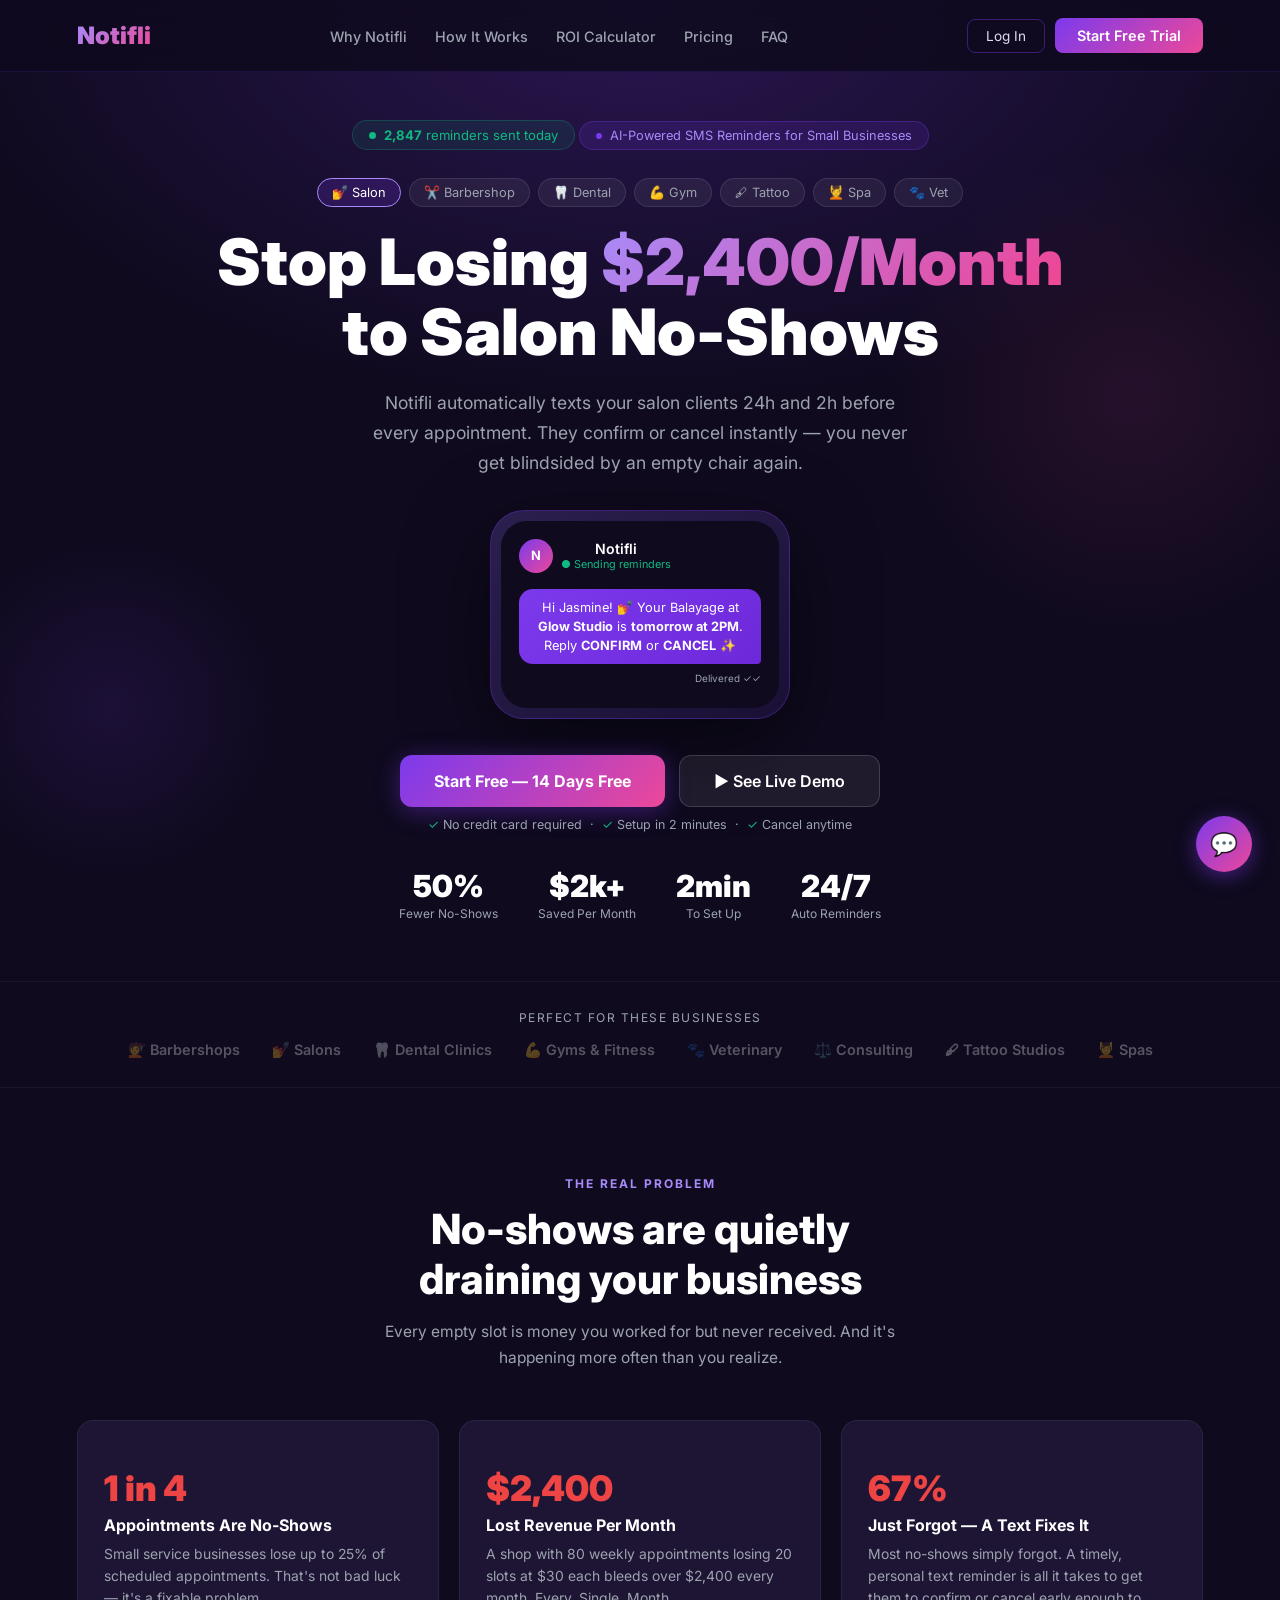
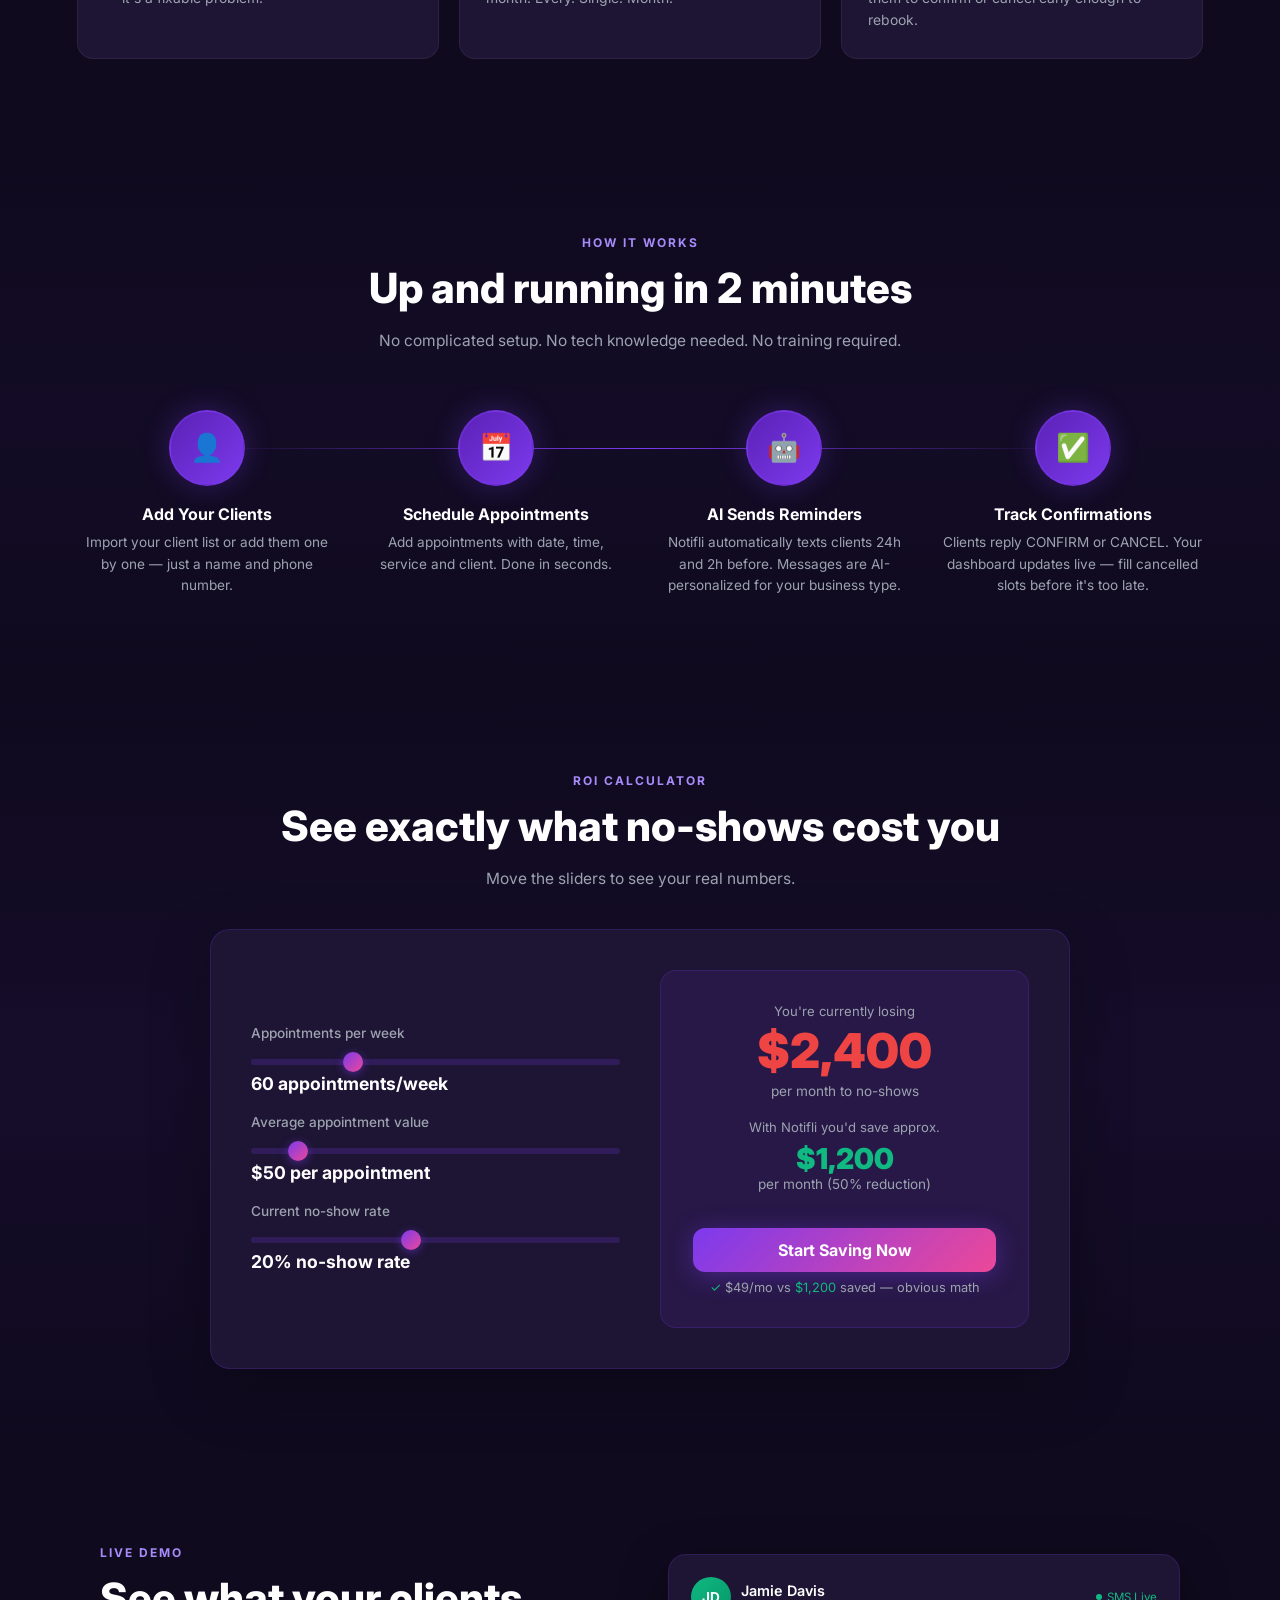
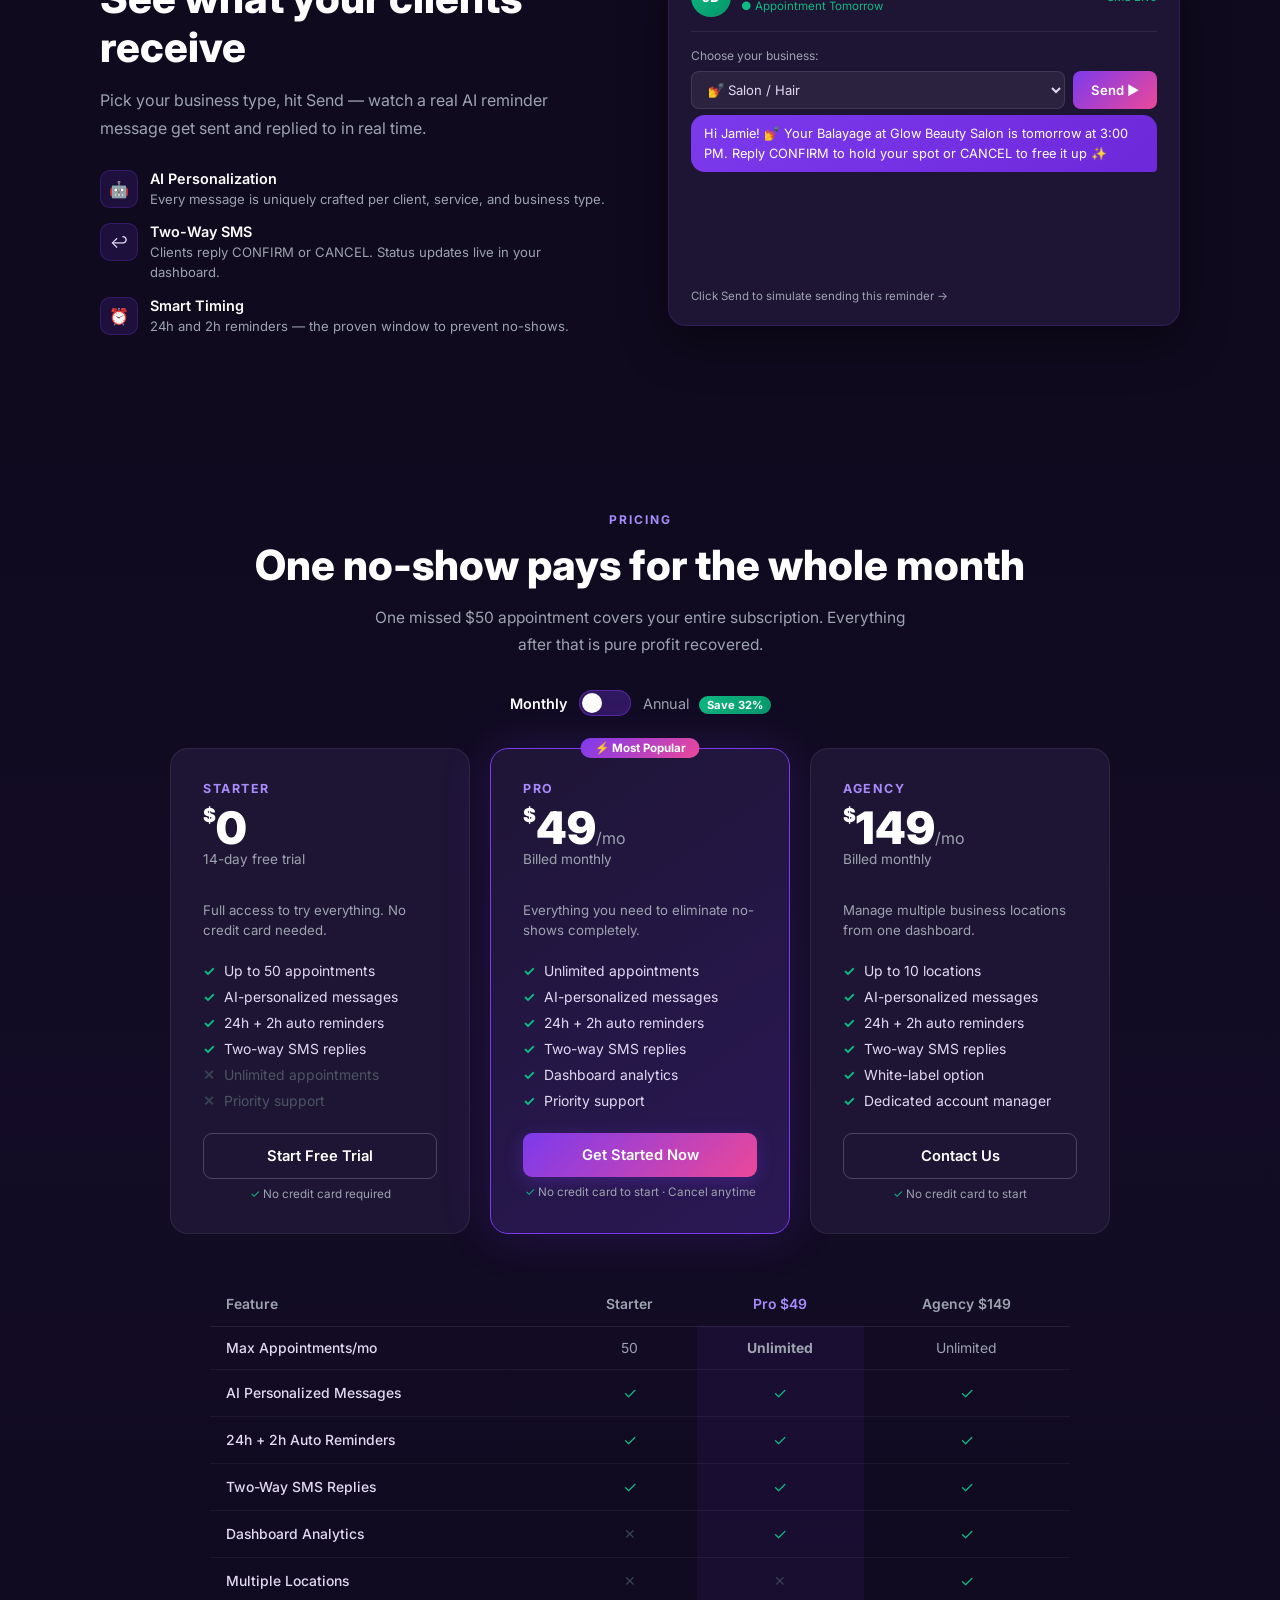
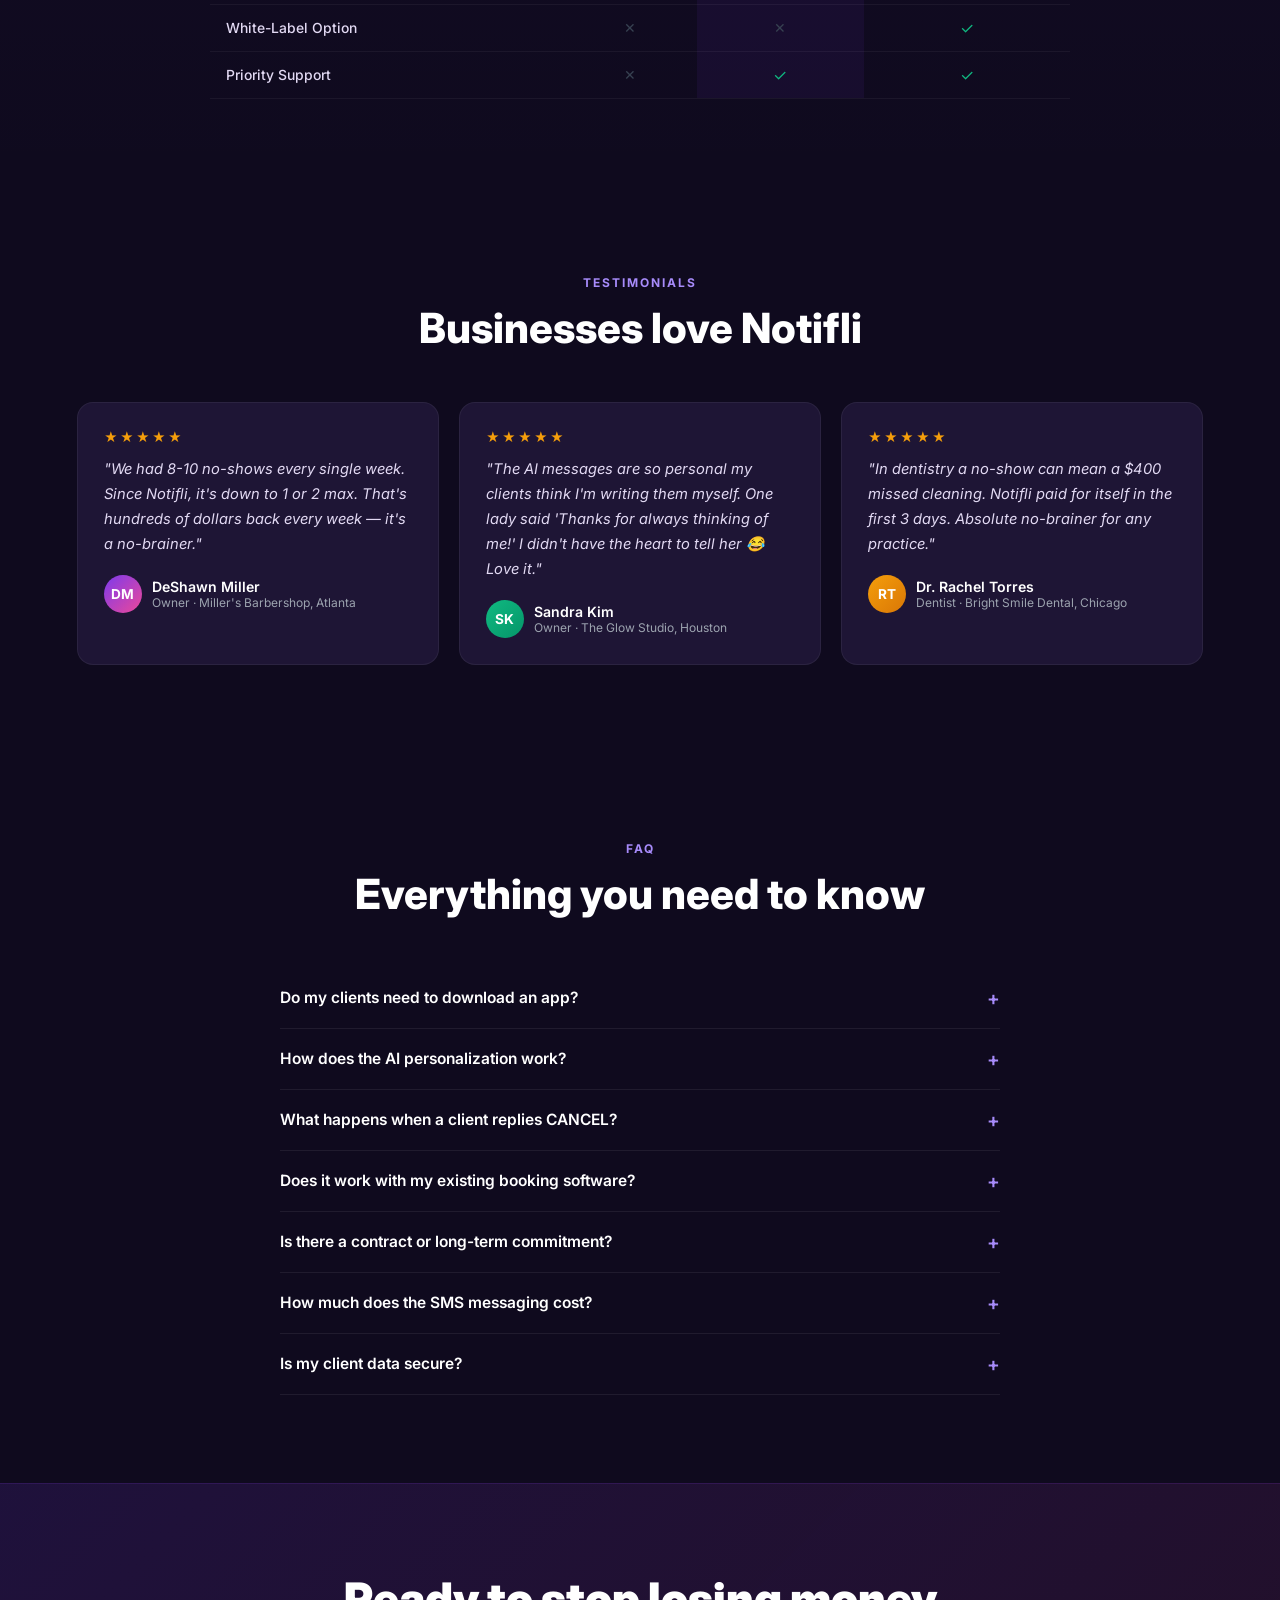
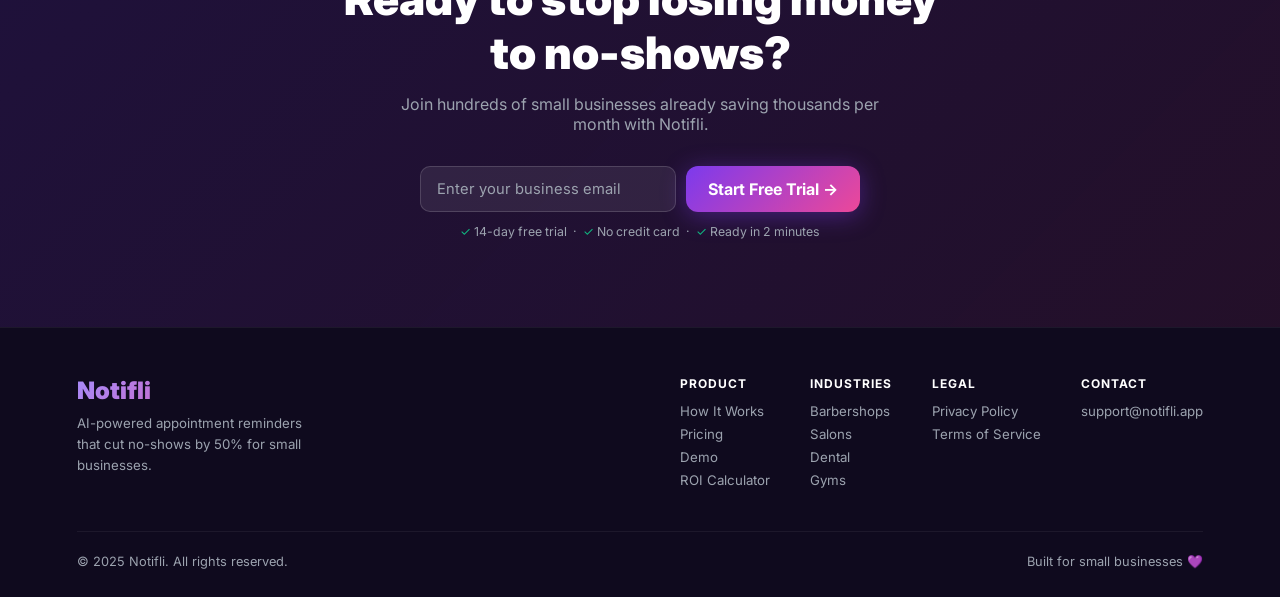
==== commit 00bfe865: "Add Privacy Policy and Terms of Service pages with footer links" ====
--- a/frontend/templates/landing.html
+++ b/frontend/templates/landing.html
@@ -744,11 +744,13 @@
         <a href="#">Gyms</a>
       </div>
       <div class="foot-col">
-        <h4>Company</h4>
-        <a href="#">About</a>
-        <a href="#">Contact</a>
-        <a href="#">Privacy Policy</a>
-        <a href="#">Terms of Service</a>
+        <h4>Legal</h4>
+        <a href="/privacy">Privacy Policy</a>
+        <a href="/terms">Terms of Service</a>
+      </div>
+      <div class="foot-col">
+        <h4>Contact</h4>
+        <a href="mailto:support@notifli.app">support@notifli.app</a>
       </div>
     </div>
   </div>
